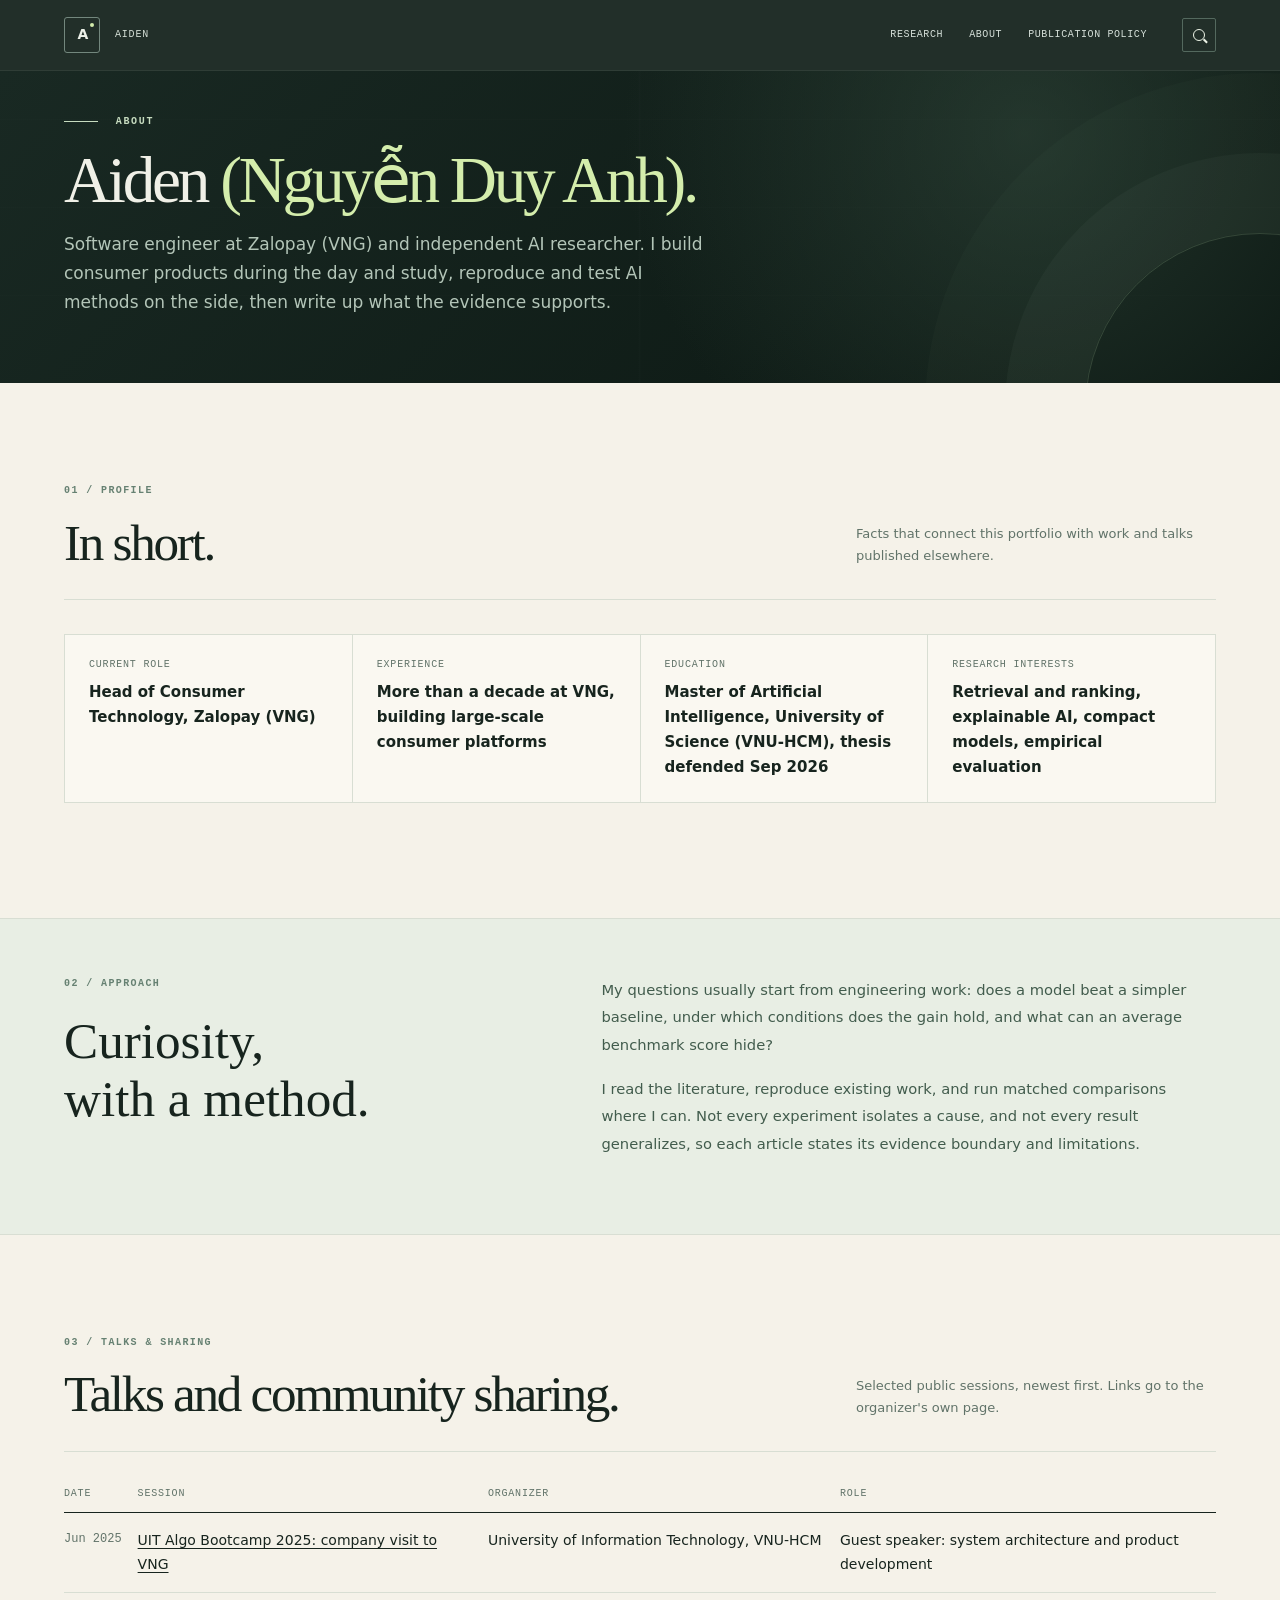
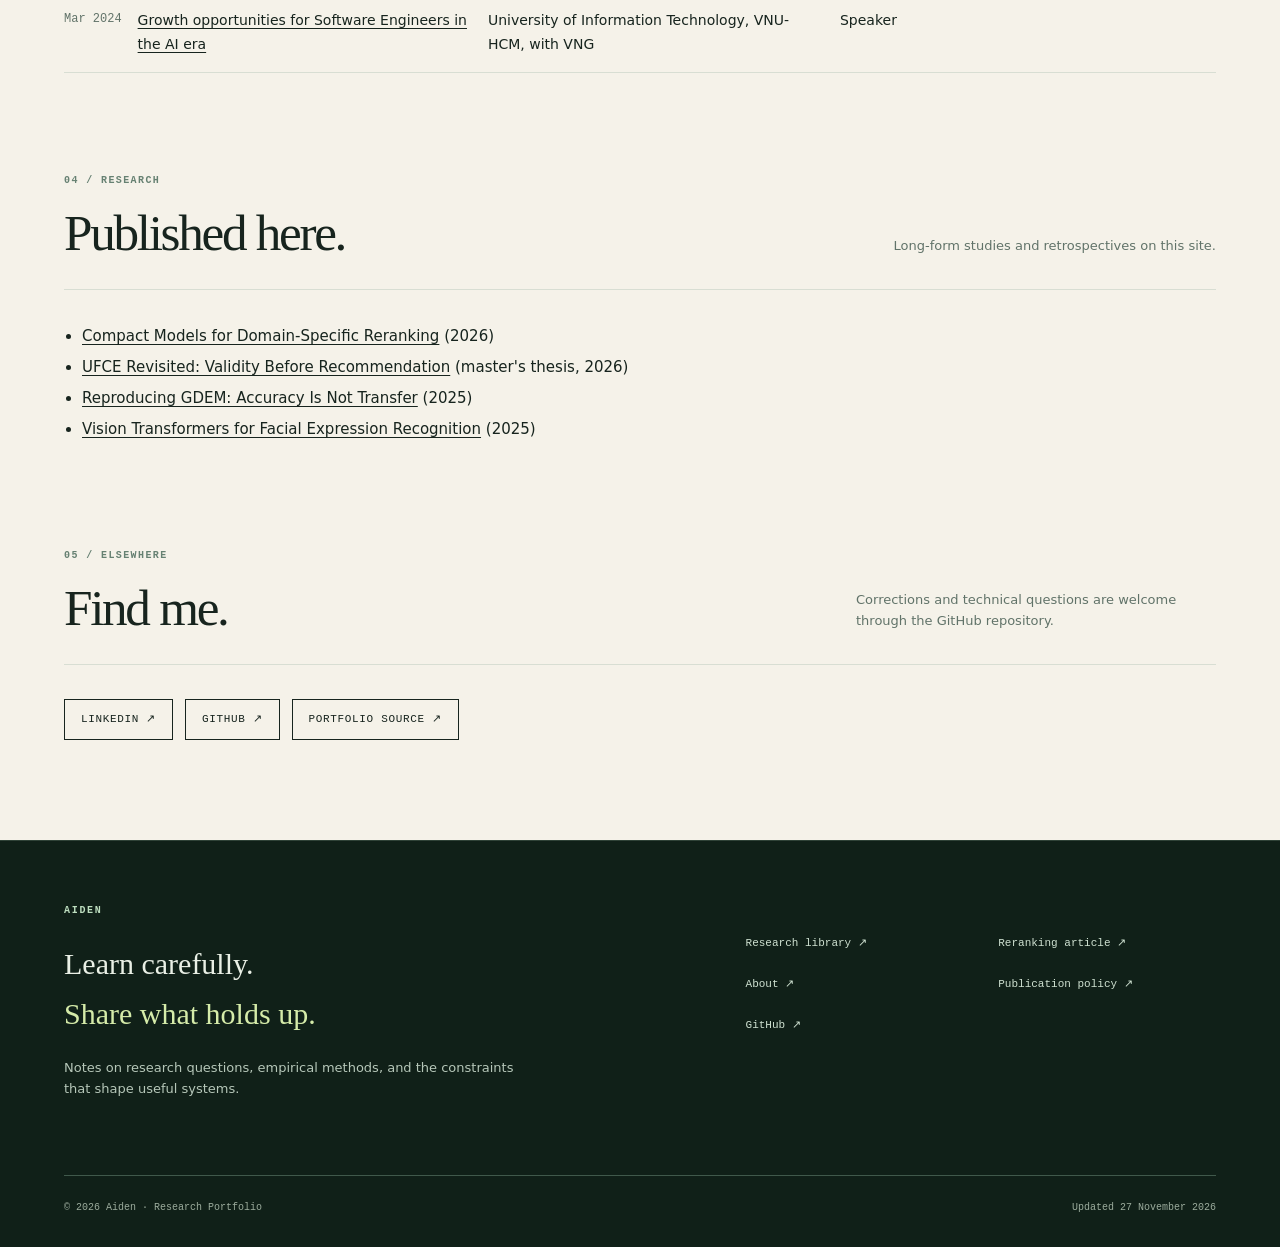
==== about/index.html @ c7ae6ba5 "Add About page, author identity and discovery improvements - New static About page (ProfilePage + Pe" ====
<!DOCTYPE html>
<html lang="en"><head><meta charset="utf-8"/><meta content="width=device-width, initial-scale=1" name="viewport"/>
<title>About Aiden (Nguyễn Duy Anh) | AI Research Portfolio</title>
<meta content="About Aiden (Nguyễn Duy Anh): software engineer at Zalopay (VNG) and independent AI researcher working on retrieval, explainable AI and empirical evaluation." name="description"/>
<meta content="Aiden" name="author"/><meta content="index,follow,max-image-preview:large" name="robots"/>
<link href="https://anhnd3.github.io/research-portfolio/about/" rel="canonical"/>
<link href="https://anhnd3.github.io/research-portfolio/feed.xml" rel="alternate" title="Aiden Research Portfolio" type="application/atom+xml"/>
<meta content="profile" property="og:type"/><meta content="About Aiden | Applied AI Research Portfolio" property="og:title"/><meta content="About Aiden (Nguyễn Duy Anh): software engineer at Zalopay (VNG) and independent AI researcher working on retrieval, explainable AI and empirical evaluation." property="og:description"/><meta content="https://anhnd3.github.io/research-portfolio/about/" property="og:url"/><meta content="Aiden Research Portfolio" property="og:site_name"/><meta content="https://anhnd3.github.io/research-portfolio/assets/research-reranking-og.png" property="og:image"/>
<meta content="summary_large_image" name="twitter:card"/>
<style>

:root{--paper:#f5f2e9;--cream:#faf8f1;--white:#fffefa;--ink:#17241e;--dark:#15221d;--darker:#0d1813;--sub:#617369;--line:#d8ded3;--leaf:#a9c6b2;--lime:#d4edac;--pale:#e5ebe1;--gold:#b58558;--terracotta:#a65b44;--blue:#355d69;--sans:Manrope,Inter,ui-sans-serif,system-ui,-apple-system,'Segoe UI',sans-serif;--serif:'DM Serif Display',Georgia,'Times New Roman',serif;--mono:'JetBrains Mono',ui-monospace,Menlo,Consolas,monospace;--measure:1120px}
*,*:before,*:after{box-sizing:border-box}html{scroll-behavior:smooth;scroll-padding-top:92px}body{margin:0;font-family:var(--sans);background:var(--paper);color:var(--ink);font-size:15px;line-height:1.67;-webkit-font-smoothing:antialiased}a{color:inherit;text-decoration:none}a:hover{text-decoration:none}button,input{font:inherit}button{cursor:pointer}button:disabled{cursor:not-allowed}::selection{background:#cfe1be;color:var(--ink)}.skip-link{position:fixed;left:12px;top:-80px;z-index:999;background:white;padding:12px 18px}.skip-link:focus{top:12px}a:focus-visible,button:focus-visible,input:focus-visible,[tabindex]:focus-visible{outline:3px solid #88c191;outline-offset:3px}.mono,.eyebrow,.status-pill,.meta,.measure-label,.tiny,.kicker{font-family:var(--mono)}
.site-header{position:sticky;z-index:80;top:0;background:#15221df0;color:#ecf0e8;backdrop-filter:blur(14px);border-bottom:1px solid #42534965}.header-wrap{max-width:1400px;margin:auto;padding:0 clamp(20px,4.7vw,70px);height:70px;display:flex;align-items:center;gap:18px}.mark{display:inline-flex;align-items:center;gap:15px;white-space:nowrap;font-family:var(--sans);font-weight:800;font-size:14px;letter-spacing:-.055em}.mark-symbol{width:36px;height:36px;border:1px solid #73877d;display:grid;place-items:center;border-radius:3px;font-weight:850;letter-spacing:-.12em;position:relative}.mark-symbol:after{content:'';position:absolute;right:5px;top:5px;background:var(--lime);width:4px;height:4px;border-radius:50%}.mark-name{font-family:var(--mono);font-size:10px;letter-spacing:.08em;font-weight:500;color:#d5dfd6}.header-nav{display:flex;align-items:center;gap:26px;margin-left:auto}.header-nav a{font-family:var(--mono);text-transform:uppercase;font-size:10px;font-weight:500;letter-spacing:.06em;color:#d6e0d9;transition:color .2s}.header-nav a:hover,.header-nav a[aria-current="page"]{color:var(--lime)}.header-actions{display:flex;gap:9px;align-items:center;margin-left:17px}.icon-btn{height:34px;width:34px;border:1px solid #54695e;color:#edf4e7;background:transparent;display:grid;place-items:center;border-radius:2px}.icon-btn:hover{background:#ffffff18}.menu-btn{display:none}.search-icon{display:block;width:12px;height:12px;border:1.6px solid currentColor;border-radius:50%;position:relative}.search-icon:after{content:'';width:5px;height:1.6px;background:currentColor;position:absolute;right:-4px;bottom:-2px;transform:rotate(45deg)}
.wrapper{max-width:1400px;margin:0 auto;padding-left:clamp(20px,4.7vw,70px);padding-right:clamp(20px,4.7vw,70px)}.eyebrow{font-size:10px;font-weight:600;letter-spacing:.17em;text-transform:uppercase}.eyebrow .eyeline{width:34px;height:1px;background:currentColor;display:inline-block;vertical-align:middle;margin-right:10px}.dark-hero{background:radial-gradient(circle at 80% 20%,#334a3d90 0,transparent 38%),linear-gradient(135deg,#192923,#0d1914 86%);color:#f0f0e7;position:relative;overflow:hidden}.dark-hero:before{content:'';position:absolute;inset:0;background:linear-gradient(90deg,transparent 49.8%,#ffffff04 50%,transparent 50.1%),repeating-linear-gradient(0deg,transparent 0 87px,#ffffff07 88px);opacity:.75;pointer-events:none}.dark-hero:after{content:'';position:absolute;width:350px;height:350px;right:-155px;bottom:-200px;border:1px solid #b9d8ac30;border-radius:50%;box-shadow:0 0 0 80px #c8daba09,0 0 0 160px #c8daba05;pointer-events:none}.serif{font-family:var(--serif);font-weight:400;letter-spacing:-.038em}.highlight{color:var(--lime)}.muted-dark{color:#b2c2b5}.kicker{font-size:10px;text-transform:uppercase;letter-spacing:.14em;font-weight:600;color:#668172}.section-pad{padding:100px 0}.section-intro{display:flex;align-items:end;justify-content:space-between;gap:40px;border-bottom:1px solid var(--line);padding-bottom:28px;margin-bottom:34px}.section-intro h2{font-family:var(--serif);font-weight:400;font-size:clamp(34px,4vw,56px);line-height:1.12;letter-spacing:-.045em;margin:14px 0 0}.section-intro p{max-width:360px;color:var(--sub);font-size:13px;margin:0 0 4px}.arrow-link{display:inline-flex;align-items:center;gap:12px;font-family:var(--mono);font-size:11px;letter-spacing:.025em;transition:gap .2s}.arrow-link:hover{gap:18px}.arrow-link span:last-child{font-size:22px;font-family:var(--sans);line-height:1}.outline-action{display:inline-flex;align-items:center;gap:12px;padding:13px 18px;border:1px solid #7d927f;border-radius:2px;font-family:var(--mono);font-size:11px;text-transform:uppercase;letter-spacing:.04em;transition:background .2s}.outline-action:hover{background:#e6f0db}.primary-action{background:var(--lime);color:#16241a;display:inline-flex;padding:14px 21px;border:1px solid var(--lime);align-items:center;gap:19px;font-family:var(--mono);font-size:11px;font-weight:600;letter-spacing:.02em}.primary-action:hover{background:#e5f6c6}.rule{border-top:1px solid var(--line)}.section-note{font-family:var(--mono);font-size:10px;color:#778b7c;letter-spacing:.06em;text-transform:uppercase}.card-light{background:var(--white);border:1px solid var(--line)}.card-dark{background:#1c3026;border:1px solid #526359a0}.tag{border:1px solid #bfcabc;border-radius:2px;padding:6px 9px;font-family:var(--mono);font-size:10px;letter-spacing:.01em;white-space:nowrap}.tag-dark{border-color:#657467;color:#e1e8dd}.foot{border-top:1px solid #4c625585;background:#102018;color:#e9efe5;padding:55px 0 30px}.foot-grid{display:grid;grid-template-columns:1.3fr 1fr;gap:70px;padding-bottom:62px}.foot h3{font-family:var(--serif);font-weight:400;font-size:30px;margin:18px 0}.foot p{color:#b6c7b9;font-size:13px;max-width:470px}.foot-nav{display:grid;grid-template-columns:1fr 1fr;gap:7px 35px;align-content:start;margin-top:30px}.foot-nav a{font-family:var(--mono);font-size:11px;color:#cfe1d1;padding:8px 0}.foot-nav a:hover{color:var(--lime)}.foot-bottom{border-top:1px solid #40594b;padding-top:24px;display:flex;justify-content:space-between;gap:15px;color:#9cac9d;font-family:var(--mono);font-size:10px}
.search-layer{position:fixed;z-index:200;inset:0;background:#0f1c16df;padding:10vh 20px;display:none;align-items:flex-start;justify-content:center;backdrop-filter:blur(5px)}.search-layer.open{display:flex}.search-panel{background:var(--cream);width:min(630px,100%);border:1px solid #c3d0c1;box-shadow:0 28px 80px #0007}.search-top{display:flex;justify-content:space-between;align-items:center;padding:23px 25px;border-bottom:1px solid var(--line)}.search-top strong{font-family:var(--mono);font-size:11px;letter-spacing:.13em;text-transform:uppercase}.close-search{font-size:21px;border:0;background:transparent}.search-input{display:block;margin:23px;width:calc(100% - 46px);padding:14px 15px;background:white;border:1px solid #bdcdbf;border-radius:2px;outline:0}.search-results{max-height:44vh;overflow:auto;padding:0 23px 24px}.search-results a{display:block;padding:13px 0;border-bottom:1px solid var(--line)}.search-results a:hover{color:#62875f}.search-results b{display:block;font-family:var(--serif);font-size:18px;font-weight:400}.search-results span{display:block;color:var(--sub);font-size:12px}.search-results p{color:var(--sub);font-size:13px}
.tabs{display:inline-flex;flex-wrap:wrap;border:1px solid var(--line);gap:2px;padding:3px;background:#e7eadf;border-radius:2px}.tabs button{border:0;background:transparent;padding:9px 13px;font-family:var(--mono);font-size:10px;color:var(--sub);border-radius:1px}.tabs button[aria-pressed="true"]{background:#21362a;color:#fff}.tabs button:hover:not([aria-pressed="true"]){background:#d6ded3}.mini-callout{border-left:2px solid #91aa84;padding:12px 20px;background:#e8eee3;color:#3f5f4a;font-size:13px}.tiny{font-size:10px;color:var(--sub)}
@media(max-width:950px){.header-nav{gap:14px}.header-nav a{font-size:10px}.foot-grid{gap:28px}}@media(max-width:680px){.site-header .header-wrap{height:62px}.mark-name{display:none}.menu-btn{display:grid}.header-nav{display:none;position:absolute;left:0;right:0;top:62px;background:var(--dark);margin:0;padding:20px 24px;flex-direction:column;align-items:flex-start;gap:20px;border-bottom:1px solid #435849}.header-nav.show{display:flex}.header-actions{margin-left:auto}.wrapper{padding-left:21px;padding-right:21px}.section-pad{padding:65px 0}.section-intro{display:block}.section-intro p{margin:18px 0 0}.foot-grid{grid-template-columns:1fr}.foot-bottom{flex-direction:column}.foot-nav{margin-top:5px}.section-intro h2{font-size:40px}}@media(prefers-reduced-motion:reduce){*,*:before,*:after{scroll-behavior:auto!important;animation:none!important;transition:none!important}}


.home-hero{min-height:640px}.home-grid{position:relative;display:grid;grid-template-columns:minmax(0,1.1fr) minmax(330px,.9fr);gap:75px;align-items:center;padding-top:92px;padding-bottom:100px}.hero-copy{position:relative;z-index:2}.home-hero .eyebrow{color:#c7dcc0}.home-hero h1{max-width:730px;font-family:var(--serif);font-size:clamp(55px,6.2vw,96px);font-weight:400;line-height:1.03;letter-spacing:-.05em;margin:28px 0 27px}.home-hero .lead{font-size:clamp(14px,1.3vw,17px);color:#b3c5b8;line-height:1.75;max-width:500px;margin-bottom:31px}.hero-ctas{display:flex;flex-wrap:wrap;align-items:center;gap:25px}.hero-right{min-width:0}.case-frame{background:#24382f9c;border:1px solid #526657;box-shadow:0 30px 65px #0003;padding:25px;position:relative;transform:rotate(.75deg)}.case-frame:before{content:'';position:absolute;left:-15px;top:-15px;width:31px;height:31px;border-top:1px solid #c9ddaa;border-left:1px solid #c9ddaa}.case-top{display:flex;justify-content:space-between;align-items:center;gap:10px;border-bottom:1px solid #82938756;padding-bottom:17px}.case-top span{font-family:var(--mono);font-size:10px;letter-spacing:.1em;color:#c7d8c8}.case-top b{font-family:var(--mono);font-size:10px;color:var(--lime);font-weight:500}.case-title{font-family:var(--serif);font-weight:400;font-size:clamp(27px,2.6vw,37px);line-height:1.18;margin:27px 0 24px;letter-spacing:-.025em}.mini-query{color:#b4c9b9;font-family:var(--mono);font-size:10px;text-transform:uppercase;letter-spacing:.1em;margin:24px 0 10px}.result-rows{display:grid;grid-template-columns:repeat(5,minmax(0,1fr));gap:7px}.result-rows .result{background:#d7e1d3;color:#26392c;padding:13px 0 11px;text-align:center;min-width:0}.result-rows .result.bad{background:#40574b;color:#c2d2c6}.result small{display:block;font-family:var(--mono);font-size:9px;opacity:.7;margin-bottom:6px}.result strong{font-family:var(--serif);font-size:32px;line-height:1}.result-label{display:flex;justify-content:space-between;margin:13px 0 3px;font-size:11px;color:#c7dbc9}.case-metrics{display:grid;grid-template-columns:repeat(3,1fr);gap:1px;background:#6476664d;margin-top:19px}.case-metrics>div{padding:13px 7px;background:#243a30}.case-metrics b{display:block;font-family:var(--serif);font-size:24px;font-weight:400;color:var(--lime)}.case-metrics span{display:block;font-family:var(--mono);font-size:8px;color:#b2c4b4;letter-spacing:.03em}.case-caption{margin-top:15px;color:#b0c6b0;font-size:11px}.hero-bottom{border-top:1px solid #47614d4f;position:relative;z-index:1}.hero-bottom .wrapper{display:grid;grid-template-columns:1.6fr 1fr 1fr 1fr;align-items:center}.hero-stamp,.hero-metric{padding:20px 10px;border-right:1px solid #48614e63}.hero-stamp{font-family:var(--mono);font-size:10px;letter-spacing:.07em;color:#b8cebd}.hero-metric strong{display:block;font-family:var(--serif);font-size:24px;font-weight:400;color:#dcedc6;line-height:1.1}.hero-metric span{font-family:var(--mono);font-size:9px;color:#a6bbad}.featured{padding-bottom:104px}.feature-layout{display:grid;grid-template-columns:1.1fr .9fr;min-height:460px;gap:0;border:1px solid var(--line);background:var(--white)}.feature-main{padding:clamp(28px,4vw,55px);display:flex;flex-direction:column;align-items:flex-start}.feature-main h3{font-family:var(--serif);font-weight:400;font-size:clamp(31px,3.7vw,51px);line-height:1.1;margin:23px 0 15px;letter-spacing:-.035em;max-width:580px}.feature-main p{color:#61756a;font-size:14px;max-width:525px}.feature-main .feature-bottom{display:flex;gap:9px;flex-wrap:wrap;margin:22px 0 auto}.feature-main .arrow-link{margin-top:26px;border-bottom:1px solid currentColor;padding-bottom:6px}.feature-art{display:flex;flex-direction:column;background:#dfe7db;overflow:hidden;padding:30px 28px;min-width:0}.art-header{display:flex;justify-content:space-between;align-items:center}.art-header .mono{font-size:10px;color:#526f58}.art-chart{display:flex;align-items:flex-end;gap:10px;flex:1;min-height:140px;padding:55px 7px 20px;border-bottom:1px solid #bacabb}.art-col{flex:1;height:175px;display:flex;flex-direction:column;justify-content:flex-end;align-items:center;gap:10px}.art-col .bar{width:100%;min-height:6px;background:#9ebea6;transition:height .25s;max-width:53px}.art-col:nth-child(3) .bar{background:#284f38}.art-col:nth-child(2) .bar{background:#80968a}.art-col small{font-family:var(--mono);font-size:10px;color:#5a7660}.art-annotation{padding:20px 0 4px}.art-annotation strong{display:block;font-family:var(--serif);font-size:26px;font-weight:400}.art-annotation p{font-size:12px;color:#637c68;max-width:360px;margin:6px 0}.library-list{border-top:1px solid #bcc9ba}.library-row{display:grid;grid-template-columns:62px 1.1fr 1fr 135px;gap:22px;border-bottom:1px solid #bcc9ba;padding:29px 5px;align-items:center}.library-num{font-family:var(--serif);font-size:28px;color:#79967e}.library-name{font-family:var(--serif);font-size:27px;line-height:1.15}.library-desc{font-size:12px;color:var(--sub)}.library-link{font-family:var(--mono);font-size:10px;text-align:right}.library-link:hover{color:#537a55}.quiet-grid{display:grid;grid-template-columns:1fr 1fr;gap:24px}.quiet-card{border:1px solid var(--line);padding:28px;background:var(--cream);min-height:260px;display:flex;flex-direction:column;align-items:start}.quiet-card h3{font-family:var(--serif);font-size:29px;line-height:1.15;font-weight:400;margin:17px 0 10px}.quiet-card p{font-size:13px;color:var(--sub);max-width:430px}.quiet-card .arrow-link{margin-top:auto}.about-rail{background:#e8eee4;border-top:1px solid var(--line);border-bottom:1px solid var(--line);margin-top:90px}.about-grid{display:grid;grid-template-columns:1fr 1fr;gap:110px;padding:80px 0}.about-grid h2{font-family:var(--serif);font-size:clamp(38px,4vw,56px);font-weight:400;line-height:1.13;margin:20px 0}.about-grid p{font-size:14px;color:#526d58}.policy-grid{display:grid;grid-template-columns:repeat(3,1fr);gap:22px}.policy-item{border-left:1px solid #bbccba;padding-left:23px}.policy-item h3{font-family:var(--serif);font-weight:400;font-size:24px;margin:3px 0 9px}.policy-item p{font-size:12px;color:var(--sub)}
@media(max-width:1070px){.home-grid{gap:35px}.home-hero h1{font-size:68px}.case-frame{padding:18px}.home-grid{grid-template-columns:1fr .9fr}.library-row{grid-template-columns:45px 1.3fr 1fr 75px}.library-name{font-size:23px}}@media(max-width:800px){.home-grid{grid-template-columns:1fr;padding-top:75px;padding-bottom:70px}.home-hero h1{font-size:clamp(49px,9vw,78px)}.hero-right{max-width:630px}.hero-bottom .wrapper{grid-template-columns:1fr 1fr}.hero-stamp{grid-column:span 2}.hero-metric{border-top:1px solid #47614d4f}.feature-layout{grid-template-columns:1fr}.feature-art{min-height:330px}.quiet-grid,.about-grid{grid-template-columns:1fr}.about-grid{gap:16px}.policy-grid{grid-template-columns:1fr}}@media(max-width:600px){.home-hero h1{font-size:clamp(45px,12vw,67px)}.home-grid{padding-top:65px}.hero-bottom .wrapper{grid-template-columns:repeat(2,minmax(0,1fr))}.hero-metric:nth-last-child(1){grid-column:span 2}.library-row{grid-template-columns:32px 1fr 30px;gap:13px}.library-desc{grid-column:2/3;grid-row:2}.library-link{grid-column:3/4;grid-row:1}.library-name{font-size:23px}.quiet-card{padding:22px}.case-title{font-size:28px}.result strong{font-size:26px}.feature-main h3{font-size:37px}}


/* Compact homepage v2: the landing page introduces research areas, not one publication's metrics. */
.home-hero{min-height:0}
.home-grid{grid-template-columns:minmax(0,1.42fr) minmax(280px,.58fr);gap:70px;padding-top:66px;padding-bottom:72px;align-items:center}
.home-hero h1{font-size:clamp(46px,4.55vw,70px);max-width:810px;line-height:1.07;margin:20px 0 15px}
.home-hero .lead{max-width:640px;margin:0 0 23px;font-size:14px;line-height:1.7}
.hero-topics{border-left:1px solid #566a5966;padding:9px 0 8px 29px;max-width:365px}
.hero-topics .focus-label{font-size:9px;color:#aac4aa;letter-spacing:.08em}
.topic-row{padding:14px 0;display:grid;grid-template-columns:20px 1fr 12px;gap:12px;align-items:center;border-bottom:1px solid #6f876f33}
.topic-row:first-of-type{margin-top:8px}
.topic-row .mono{font-size:10px;color:#98b29a}
.topic-row strong{font-size:13px;color:#e7efdf;font-weight:600;line-height:1.3}
.topic-row>span:last-child{font-family:var(--mono);font-size:12px;color:#9ab39b}
.hero-topics p{font-size:10px;color:#b1c7b5;line-height:1.6;margin:15px 0 0}
#research{padding-top:68px;padding-bottom:76px}
#research .section-intro{margin-bottom:18px}
.publication-entry{display:grid;grid-template-columns:145px minmax(0,1fr) 125px;gap:28px;align-items:center;padding:27px 22px;background:var(--cream);border:1px solid var(--line);transition:background .2s,border-color .2s}
.publication-entry:hover{background:#ebf0e7;border-color:#aebfac}
.publication-index{color:#6d8c73;font-size:10px;line-height:1.6;align-self:start;padding-top:12px}
.publication-main h3{font-family:var(--serif);font-size:clamp(25px,2.65vw,35px);font-weight:400;line-height:1.19;letter-spacing:-.028em;margin:0}
.publication-main p{color:#5f7364;font-size:12px;max-width:690px;line-height:1.65;margin:12px 0}
.publication-tags{display:flex;gap:6px;flex-wrap:wrap;margin-top:13px}
.publication-tags .tag{font-size:9px;padding:5px 7px}
.publication-cta{justify-self:end;font-size:10px;font-weight:600;color:#2f6543;white-space:nowrap}
.publication-cta span{margin-left:8px}
.publication-note{margin:14px 0 0}
#notes{padding-bottom:69px!important}
#notes .quiet-card{min-height:205px}
.about-rail{margin-top:0}
.about-grid{padding-top:57px;padding-bottom:60px}
#policy{padding-top:65px;padding-bottom:70px}
@media(max-width:980px){.home-grid{gap:35px;grid-template-columns:1.1fr .9fr}.publication-entry{grid-template-columns:115px minmax(0,1fr);gap:20px}.publication-cta{grid-column:2;justify-self:start}}
@media(max-width:720px){.hero-topics{display:none}.home-grid{grid-template-columns:1fr;gap:0;padding-top:40px;padding-bottom:46px}.home-hero h1{font-size:clamp(43px,8vw,57px)}.hero-topics{max-width:none;padding-left:20px}.publication-entry{grid-template-columns:1fr;gap:10px;padding:23px 20px}.publication-index{padding-top:0}.publication-cta{grid-column:1;justify-self:start}.publication-main h3{font-size:31px}#research{padding-top:51px;padding-bottom:57px}}


/* v3: breadth-first personal research archive, no hero tied to one publication. */
.home-hero{min-height:0!important}
.home-grid{display:block!important;padding:35px 0 39px!important}
.home-grid>.hero-copy{max-width:1050px}
.home-hero h1{font-size:clamp(43px,4.8vw,68px)!important;line-height:1.08!important;margin:14px 0 15px!important;max-width:890px}
.home-hero .lead{max-width:780px!important;font-size:clamp(14px,1.35vw,17px)!important;margin-bottom:20px!important}
.hero-secondary{font-family:var(--mono);font-size:11px;color:#dce8d4;text-decoration:none}
.hero-fields{font-size:10px;letter-spacing:.06em;color:#91ad97;border-top:1px solid #6b846753;margin-top:20px;padding-top:15px;line-height:2.2}
.hero-fields span{margin:0 7px;color:#bfd7af}
#research{padding-top:64px;padding-bottom:64px}
#research .section-intro{margin-bottom:25px}
.library-group{margin:0 0 27px}
.library-grouphead{display:flex;justify-content:space-between;gap:12px;align-items:center;color:#63806a;border-bottom:1px solid #bdc5b8;padding-bottom:10px;margin:7px 0 14px}
.library-grouphead .mono{font-size:10px;letter-spacing:.13em}
.library-grouphead>span:last-child{font-family:var(--mono);font-size:10px;color:#77907a}
.archive-entry{display:grid;grid-template-columns:145px minmax(0,1fr) 140px;gap:28px;align-items:center;padding:21px 22px;border-bottom:1px solid #d5d9cd;background:#f8f7f1}
.archive-entry:first-of-type{border-top:1px solid #d5d9cd}
.archive-entry .publication-index{align-self:start;padding-top:7px}
.archive-entry .publication-main h3{font-size:clamp(20px,2vw,27px);line-height:1.22}
.archive-entry .publication-main p{margin:8px 0;font-size:12px;line-height:1.65}
.archive-entry .publication-tags{margin-top:9px}
.status-pill{justify-self:end;align-self:start;padding-top:8px;font-family:var(--mono);font-size:9px;letter-spacing:.04em;color:#6c826f;text-align:right;line-height:1.6}
#notes{padding:12px 0 69px!important}
.notes-intro{border:1px solid #d6dacd;padding:22px 26px;display:grid;grid-template-columns:minmax(210px,.45fr) minmax(0,1fr);gap:35px;background:#f7f8f1;align-items:center}
.notes-intro .mono{font-size:10px;letter-spacing:.12em;color:#64856d}
.notes-intro h3{font-family:var(--serif);font-size:clamp(21px,2vw,28px);font-weight:400;margin:7px 0}
.notes-intro p{font-size:13px;line-height:1.73;color:#566a5c;margin:0;max-width:none}
@media(max-width:980px){.archive-entry{grid-template-columns:115px minmax(0,1fr);gap:18px}.status-pill{grid-column:2;justify-self:start;padding:0}.home-grid{padding-top:35px!important;padding-bottom:38px!important}}
@media(max-width:720px){.home-grid{padding:30px 0 38px!important}.hero-fields{font-size:9px}.hero-fields span{margin:0 3px}.archive-entry{grid-template-columns:1fr;gap:6px;padding:19px}.archive-entry .publication-index{padding:0}.archive-entry .status-pill{grid-column:1}.notes-intro{grid-template-columns:1fr;gap:12px;padding:20px}#research{padding:47px 0}#notes{padding-bottom:48px!important}}


/* Homepage-only, publication-first refinement; no new visual system. */
.home-grid{padding-top:43px!important;padding-bottom:46px!important}
.home-hero h1{max-width:810px!important;font-size:clamp(42px,5.1vw,66px)!important}
.home-hero .lead{max-width:650px!important}
#research{padding-bottom:75px!important}
#about .about-grid{padding-top:54px;padding-bottom:60px}
@media(max-width:680px){.home-grid{padding-top:36px!important;padding-bottom:41px!important}}

/* v4 design-system alignment: a predictable reading gutter on every section. */
:root{--page-gutter:clamp(24px,5vw,80px);--reading-measure:72ch}
html,body{max-width:100%;overflow-x:clip}
.wrapper,.header-wrap{padding-left:var(--page-gutter)!important;padding-right:var(--page-gutter)!important}
.home-grid{padding-left:var(--page-gutter)!important;padding-right:var(--page-gutter)!important}
.about-grid{padding-left:var(--page-gutter)!important;padding-right:var(--page-gutter)!important}
.section-intro,.publication-entry,.about-grid,.policy-grid{min-width:0}
.about-grid{grid-template-columns:minmax(250px,.85fr) minmax(0,1.15fr);gap:clamp(36px,6.5vw,100px);align-items:start}
.about-grid > div:last-child{max-width:675px}
.about-grid p{font-size:clamp(14px,1.15vw,15px);line-height:1.88;margin:0 0 16px;color:#425c4d;max-width:var(--reading-measure)}
.about-grid .arrow-link{display:inline-flex;margin-top:8px;color:#275e3b;font-weight:650}
.about-grid h2{max-width:370px}
@media(max-width:860px){.about-grid{grid-template-columns:1fr;gap:12px}.about-grid h2{max-width:none}}
@media(max-width:680px){:root{--page-gutter:24px}.section-intro h2{line-height:1.12}.publication-entry{min-width:0}.publication-main h3{overflow-wrap:break-word}.about-grid{padding-top:45px!important;padding-bottom:48px!important}.about-grid p{font-size:14px;line-height:1.85}}
@media(max-width:360px){:root{--page-gutter:20px}}

/* Shared Aiden back-to-top action: hidden on first screen, accessible after scroll. */
.back-to-top{position:fixed;right:clamp(18px,3vw,36px);bottom:clamp(18px,3vw,30px);z-index:110;display:inline-flex;align-items:center;justify-content:center;gap:9px;height:46px;min-width:87px;padding:0 16px;border:1px solid #abc3a8;border-radius:4px;background:#f8f5e8;color:#183a29;box-shadow:0 7px 25px rgba(5,26,15,.20);font:750 11px/1 var(--mono,ui-monospace,monospace);letter-spacing:.06em;cursor:pointer;opacity:0;visibility:hidden;pointer-events:none;transform:translateY(12px);transition:opacity .19s ease,transform .19s ease,background .19s ease,visibility .19s}
.back-to-top.is-visible{opacity:1;visibility:visible;pointer-events:auto;transform:none}.back-to-top:hover{background:#e2edce;border-color:#80a680;color:#102a1d}.back-to-top:focus-visible{outline:3px solid #a4d3a0;outline-offset:3px}.back-to-top-arrow{font-family:Arial,sans-serif;font-size:19px;line-height:1;letter-spacing:0}
@media(max-width:540px){.back-to-top{right:18px;bottom:18px;min-width:76px;height:44px;padding:0 12px}}
@media(prefers-reduced-motion:reduce){.back-to-top{transition:none}}


/* Research index / reverse-chronological year groups.
   No empty year placeholders. Add studies within their research year as published. */
.research-index{margin-top:25px}
.research-index-top{display:flex;justify-content:space-between;gap:16px;color:#6c8370;font-size:10px;letter-spacing:.13em;border-bottom:1px solid #afc2b2;padding:0 0 14px}
.research-year{margin:0;display:grid;grid-template-columns:minmax(145px,18%) minmax(0,1fr);gap:26px;padding-top:31px}
.research-year+.research-year{margin-top:33px;border-top:1px solid #c6d2c4}
.research-year-head{display:flex;flex-direction:column;align-items:flex-start;gap:12px;padding-top:3px}
.research-year-head h3{font:400 clamp(34px,4.25vw,54px)/1 var(--serif);letter-spacing:-.045em;color:#264b35;margin:0}
.research-year-count{font-size:10px;letter-spacing:.12em;color:#66826c}
.research-year-items{min-width:0}
.research-year .publication-entry{display:grid;grid-template-columns:minmax(100px,145px) minmax(0,1fr) minmax(100px,116px);column-gap:20px;row-gap:12px;align-items:start;padding:20px 14px 23px;margin:0;background:transparent;border:0;border-bottom:1px solid #d0d9ce;transition:background .18s ease}
.research-year .publication-entry:first-child{border-top:1px solid #d0d9ce}
.research-year .publication-entry:hover{background:#eaf0e6}
.research-year .publication-index{align-self:start;padding-top:7px;font-size:9px;line-height:1.8;letter-spacing:.035em;color:#657b6a}
.research-year .publication-main h4{font:400 clamp(22px,2.1vw,29px)/1.22 var(--serif);letter-spacing:-.02em;color:#1b2f22;overflow-wrap:break-word;margin:0}
.research-year .publication-main p{color:#50695a;font-size:12px;line-height:1.72;margin:9px 0 0;max-width:69ch}
.research-year .publication-tags{display:flex;flex-wrap:wrap;gap:6px;margin-top:12px}
.research-year .publication-tags .tag{font-size:9px;line-height:1.35;padding:4px 7px}
.research-year .publication-cta{justify-self:end;align-self:center;font-size:10px;font-weight:650;color:#296542;white-space:nowrap}
@media(max-width:1100px){.research-year{grid-template-columns:115px minmax(0,1fr);gap:18px}.research-year .publication-entry{grid-template-columns:120px minmax(0,1fr);column-gap:16px}.research-year .publication-cta{grid-column:2;justify-self:start;align-self:start}}
@media(max-width:710px){.research-index-top{font-size:9px}.research-year{display:block;padding-top:24px}.research-year+.research-year{margin-top:27px}.research-year-head{flex-direction:row;justify-content:space-between;align-items:baseline;margin:0 0 13px}.research-year-head h3{font-size:41px}.research-year .publication-entry{grid-template-columns:1fr;gap:7px;padding:19px 12px 20px}.research-year .publication-index{padding-top:0}.research-year .publication-main h4{font-size:clamp(24px,7vw,30px)}.research-year .publication-cta{grid-column:1;margin-top:3px}.research-year .publication-tags .tag{font-size:8.5px}}
@media(prefers-reduced-motion:reduce){.research-year .publication-entry{transition:none}}
</style>
<style>
.about-hero .lead{max-width:760px}
.profile-facts{display:grid;grid-template-columns:repeat(auto-fit,minmax(220px,1fr));gap:1px;background:var(--line);border:1px solid var(--line);margin-top:8px}
.profile-facts div{background:var(--cream);padding:22px 24px}
.profile-facts dt{font-family:var(--mono);font-size:10px;letter-spacing:.08em;text-transform:uppercase;color:var(--sub);margin-bottom:6px}
.profile-facts dd{margin:0;font-weight:600}
.talks{width:100%;border-collapse:collapse;font-size:14px}
.talks th{font-family:var(--mono);font-size:10px;letter-spacing:.08em;text-transform:uppercase;color:var(--sub);text-align:left;font-weight:500;padding:0 16px 10px 0;border-bottom:1px solid var(--ink)}
.talks td{padding:16px 16px 16px 0;border-bottom:1px solid var(--line);vertical-align:top}
.talks td:first-child{font-family:var(--mono);font-size:12px;white-space:nowrap;color:var(--sub)}
.talks a{text-decoration:underline;text-underline-offset:3px}
.elsewhere{display:flex;flex-wrap:wrap;gap:12px;margin-top:6px}
.elsewhere a{border:1px solid var(--ink);padding:10px 16px;font-family:var(--mono);font-size:11px;letter-spacing:.06em;text-transform:uppercase}
.elsewhere a:hover{background:var(--ink);color:var(--paper)}
.about-list{margin:0;padding-left:18px}.about-list li{margin:6px 0}.about-list a{text-decoration:underline;text-underline-offset:3px}
@media(max-width:720px){.talks thead{display:none}.talks td{display:block;padding:4px 0;border:0}.talks tr{display:block;padding:14px 0;border-bottom:1px solid var(--line)}}
</style>
<script type="application/ld+json">{"@context":"https://schema.org","@graph":[{"@type":"ProfilePage","@id":"https://anhnd3.github.io/research-portfolio/about/","url":"https://anhnd3.github.io/research-portfolio/about/","name":"About Aiden (Nguyễn Duy Anh)","inLanguage":"en","dateModified":"2026-11-27","isPartOf":{"@id":"https://anhnd3.github.io/research-portfolio/#website"},"mainEntity":{"@id":"https://anhnd3.github.io/research-portfolio/about/#person"}},{"@type":"Person","@id":"https://anhnd3.github.io/research-portfolio/about/#person","name":"Aiden","alternateName":["Nguyễn Duy Anh","Nguyen Duy Anh"],"url":"https://anhnd3.github.io/research-portfolio/about/","jobTitle":"Head of Consumer Technology","worksFor":{"@type":"Organization","name":"Zalopay","url":"https://zalopay.vn/","parentOrganization":{"@type":"Organization","name":"VNG Corporation","url":"https://vng.com.vn/"}},"alumniOf":{"@type":"CollegeOrUniversity","name":"University of Science, Vietnam National University Ho Chi Minh City","url":"https://hcmus.edu.vn/"},"hasCredential":{"@type":"EducationalOccupationalCredential","credentialCategory":"degree","name":"Master of Artificial Intelligence"},"knowsAbout":["Information retrieval","Learning to rank","Explainable AI","Counterfactual explanations","Graph machine learning","Computer vision","Software engineering"],"sameAs":["https://www.linkedin.com/in/anhnd8/","https://github.com/anhnd3"],"subjectOf":[{"@type":"Event","name":"Growth opportunities for Software Engineers in the AI era","startDate":"2024-03-27","organizer":{"@type":"CollegeOrUniversity","name":"University of Information Technology, VNU-HCM"},"url":"https://en.uit.edu.vn/article/seminar-vng-growth-opportunities-software-engineers-ai-era"},{"@type":"Event","name":"UIT Algo Bootcamp 2025 company visit to VNG","startDate":"2025-06","organizer":{"@type":"CollegeOrUniversity","name":"University of Information Technology, VNU-HCM"},"url":"https://www.uit.edu.vn/bai-viet/uit-algo-bootcamp-2025-tham-quan-doanh-nghiep-vng-corporation-kham-pha-he-sinh-thai-cong-nghe-lon-tai-viet-nam"}]},{"@type":"BreadcrumbList","itemListElement":[{"@type":"ListItem","position":1,"name":"Research Portfolio","item":"https://anhnd3.github.io/research-portfolio/"},{"@type":"ListItem","position":2,"name":"About","item":"https://anhnd3.github.io/research-portfolio/about/"}]}]}</script>
</head><body>
<a class="skip-link" href="#main">Skip to content</a>
<header class="site-header"><div class="header-wrap"><a aria-label="Aiden Research Portfolio home" class="mark" href="/research-portfolio/"><span class="mark-symbol">A</span><span class="mark-name">AIDEN</span></a><nav aria-label="Primary navigation" class="header-nav" id="nav"><a data-nav="research" href="/research-portfolio/#research">Research</a><a data-nav="about" href="/research-portfolio/about/">About</a><a data-nav="policy" href="/research-portfolio/#policy">Publication policy</a></nav><div class="header-actions"><button aria-label="Search site" class="icon-btn" id="openSearch" title="Search (/)" type="button"><i aria-hidden="true" class="search-icon"></i></button><button aria-controls="nav" aria-expanded="false" aria-label="Toggle menu" class="icon-btn menu-btn" id="menuBtn" type="button"><span aria-hidden="true">☰</span></button></div></div></header>
<div aria-labelledby="searchTitle" aria-modal="true" class="search-layer" id="searchLayer" role="dialog"><div class="search-panel"><div class="search-top"><strong id="searchTitle">Search portfolio</strong><button aria-label="Close search" class="close-search" id="closeSearch" type="button">×</button></div><label class="sr-only" for="siteSearch" style="position:absolute;clip:rect(0,0,0,0)">Search articles and pages</label><input autocomplete="off" class="search-input" id="siteSearch" placeholder="Search papers, metrics or sections…" type="search"/><div aria-live="polite" class="search-results" id="searchResults"></div></div></div>
<main id="main">
<section class="dark-hero home-hero about-hero"><div class="wrapper home-grid">
<div class="hero-copy">
<div class="eyebrow"><span class="eyeline"></span> ABOUT</div>
<h1>Aiden <span class="highlight">(Nguyễn Duy Anh).</span></h1>
<p class="lead">Software engineer at Zalopay (VNG) and independent AI researcher. I build consumer products during the day and study, reproduce and test AI methods on the side, then write up what the evidence supports.</p>
</div></div></section>

<section class="wrapper section-pad">
  <div class="section-intro"><div><div class="kicker">01 / PROFILE</div><h2>In short.</h2></div>
  <p>Facts that connect this portfolio with work and talks published elsewhere.</p></div>
  <dl class="profile-facts">
    <div><dt>Current role</dt><dd>Head of Consumer Technology, Zalopay (VNG)</dd></div>
    <div><dt>Experience</dt><dd>More than a decade at VNG, building large-scale consumer platforms</dd></div>
    <div><dt>Education</dt><dd>Master of Artificial Intelligence, University of Science (VNU-HCM), thesis defended Sep 2026</dd></div>
    <div><dt>Research interests</dt><dd>Retrieval and ranking, explainable AI, compact models, empirical evaluation</dd></div>
  </dl>
</section>

<section class="about-rail"><div class="wrapper about-grid"><div><div class="kicker">02 / APPROACH</div><h2>Curiosity, <br/>with a method.</h2></div><div>
<p>My questions usually start from engineering work: does a model beat a simpler baseline, under which conditions does the gain hold, and what can an average benchmark score hide?</p>
<p>I read the literature, reproduce existing work, and run matched comparisons where I can. Not every experiment isolates a cause, and not every result generalizes, so each article states its evidence boundary and limitations.</p>
</div></div></section>

<section class="wrapper section-pad" id="talks">
  <div class="section-intro"><div><div class="kicker">03 / TALKS &amp; SHARING</div><h2>Talks and community sharing.</h2></div>
  <p>Selected public sessions, newest first. Links go to the organizer's own page.</p></div>
  <table class="talks">
    <thead><tr><th scope="col">Date</th><th scope="col">Session</th><th scope="col">Organizer</th><th scope="col">Role</th></tr></thead>
    <tbody>
      <tr><td>Jun 2025</td><td><a href="https://www.uit.edu.vn/bai-viet/uit-algo-bootcamp-2025-tham-quan-doanh-nghiep-vng-corporation-kham-pha-he-sinh-thai-cong-nghe-lon-tai-viet-nam" rel="noopener" target="_blank">UIT Algo Bootcamp 2025: company visit to VNG</a></td><td>University of Information Technology, VNU-HCM</td><td>Guest speaker: system architecture and product development</td></tr>
      <tr><td>Mar 2024</td><td><a href="https://en.uit.edu.vn/article/seminar-vng-growth-opportunities-software-engineers-ai-era" rel="noopener" target="_blank">Growth opportunities for Software Engineers in the AI era</a></td><td>University of Information Technology, VNU-HCM, with VNG</td><td>Speaker</td></tr>
      <!-- DRAFT: add other 2022–2026 talks here (date, title + link, organizer, role). -->
    </tbody>
  </table>
</section>

<section class="wrapper section-pad" style="padding-top:0">
  <div class="section-intro"><div><div class="kicker">04 / RESEARCH</div><h2>Published here.</h2></div><p>Long-form studies and retrospectives on this site.</p></div>
  <ul class="about-list">
    <li><a href="https://anhnd3.github.io/research-portfolio/articles/compact-domain-reranking/">Compact Models for Domain-Specific Reranking</a> (2026)</li>
    <li><a href="https://anhnd3.github.io/research-portfolio/articles/verified-counterfactual-explanations-ufce-ff/">UFCE Revisited: Validity Before Recommendation</a> (master's thesis, 2026)</li>
    <li><a href="https://anhnd3.github.io/research-portfolio/articles/gdem-graph-distillation-reproduction/">Reproducing GDEM: Accuracy Is Not Transfer</a> (2025)</li>
    <li><a href="https://anhnd3.github.io/research-portfolio/articles/vision-transformers-facial-expression-recognition/">Vision Transformers for Facial Expression Recognition</a> (2025)</li>
  </ul>
</section>

<section class="wrapper section-pad" style="padding-top:0">
  <div class="section-intro"><div><div class="kicker">05 / ELSEWHERE</div><h2>Find me.</h2></div><p>Corrections and technical questions are welcome through the GitHub repository.</p></div>
  <div class="elsewhere">
    <a href="https://www.linkedin.com/in/anhnd8/" rel="me noopener" target="_blank">LinkedIn ↗</a>
    <a href="https://github.com/anhnd3" rel="me noopener" target="_blank">GitHub ↗</a>
    <a href="https://github.com/anhnd3/research-portfolio" rel="noopener" target="_blank">Portfolio source ↗</a>
  </div>
</section>
</main>
<footer class="foot"><div class="wrapper"><div class="foot-grid"><div><span class="eyebrow" style="color:#bddebf">AIDEN</span><h3>Learn carefully.<br/><em style="color:#d5eba9;font-style:normal">Share what holds up.</em></h3><p>Notes on research questions, empirical methods, and the constraints that shape useful systems.</p></div><div class="foot-nav"><a href="/research-portfolio/#research">Research library ↗</a><a href="https://anhnd3.github.io/research-portfolio/articles/compact-domain-reranking/">Reranking article ↗</a><a href="/research-portfolio/about/">About ↗</a><a href="/research-portfolio/#policy">Publication policy ↗</a><a href="https://github.com/anhnd3/research-portfolio" rel="noopener noreferrer" target="_blank">GitHub ↗</a></div></div><div class="foot-bottom"><span>© 2026 Aiden · Research Portfolio</span><span>Updated 27 November 2026</span></div></div></footer>
<script>
const $=(q,root=document)=>root.querySelector(q), $$=(q,root=document)=>Array.from(root.querySelectorAll(q));
const menu=$('#menuBtn'); if(menu){menu.addEventListener('click',()=>{let x=$('#nav');let show=x.classList.toggle('show');menu.setAttribute('aria-expanded',show?'true':'false');});$$('#nav a').forEach(a=>a.addEventListener('click',()=>{$('#nav').classList.remove('show');menu.setAttribute('aria-expanded','false')}))}
let savedFocus=null;const layer=$('#searchLayer'),inp=$('#siteSearch');const entries=[
{title:'Research',description:'Published research articles',href:'/research-portfolio/#research'},
{title:'Compact Models for Domain-Specific Reranking',description:'E5 + Laya, Qwen/Prism, learning-to-rank objectives and multi-label recovery',href:'https://anhnd3.github.io/research-portfolio/articles/compact-domain-reranking/'},
{title:'UFCE Revisited: Validity Before Recommendation',description:'Sep 2026 thesis, counterfactual explanations, UFCE-FF validity, user feedback, multiclass and MI scaling',href:'https://anhnd3.github.io/research-portfolio/articles/verified-counterfactual-explanations-ufce-ff/'},
{title:'Reproducing GDEM: Accuracy Is Not Transfer',description:'Graph Fourier, eigenbasis matching, graph distillation and cross-GNN transfer',href:'https://anhnd3.github.io/research-portfolio/articles/gdem-graph-distillation-reproduction/'},
{title:'Vision Transformers for Facial Expression Recognition',description:'FER-2013, compact CNN-ViT, accuracy and latency',href:'https://anhnd3.github.io/research-portfolio/articles/vision-transformers-facial-expression-recognition/'},


{title:'About Aiden',description:'A short introduction',href:'/research-portfolio/about/'},
{title:'Publication policy',description:'Evidence and corrections',href:'/research-portfolio/#policy'}];
function renderSearch(){let q=inp.value.toLowerCase().trim();let filtered=entries.filter(e=>(e.title+' '+e.description).toLowerCase().includes(q));$('#searchResults').innerHTML=filtered.length?filtered.map(e=>`<a href="${e.href}"><b>${e.title}</b><span>${e.description}</span></a>`).join(''):'<p>No matching sections. Try “reranking”, “research” or “evidence”.</p>';}
function toggleSearch(open){if(!layer)return;if(open){savedFocus=document.activeElement;layer.classList.add('open');inp.value='';renderSearch();setTimeout(()=>inp.focus(),10)}else{layer.classList.remove('open');savedFocus?.focus()}}
$('#openSearch')?.addEventListener('click',()=>toggleSearch(true));$('#closeSearch')?.addEventListener('click',()=>toggleSearch(false));layer?.addEventListener('click',e=>{if(e.target===layer)toggleSearch(false)});inp?.addEventListener('input',renderSearch);document.addEventListener('keydown',e=>{if(e.key==='Escape'&&layer?.classList.contains('open'))toggleSearch(false);if(e.key==='/'&&document.activeElement?.tagName!=='INPUT'&&!layer?.classList.contains('open')){e.preventDefault();toggleSearch(true)}})

</script><!-- Shared Aiden navigation: persistent back-to-top control -->
<button class="back-to-top" type="button" aria-label="Back to top" title="Back to top" tabindex="-1" aria-hidden="true"><span aria-hidden="true" class="back-to-top-arrow">↑</span><span aria-hidden="true">Top</span></button>
<script>
/* Back-to-top behavior is intentionally independent of the page's other scripts. */
(()=>{const button=document.querySelector('.back-to-top');if(!button)return;
const reduceMotion=window.matchMedia('(prefers-reduced-motion: reduce)');
const update=()=>{const visible=window.scrollY>Math.max(440,window.innerHeight*.55);button.classList.toggle('is-visible',visible);button.tabIndex=visible?0:-1;button.setAttribute('aria-hidden',String(!visible));};
button.addEventListener('click',()=>window.scrollTo({top:0,behavior:reduceMotion.matches?'auto':'smooth'}));
window.addEventListener('scroll',update,{passive:true});update();})();
</script>
</body></html>
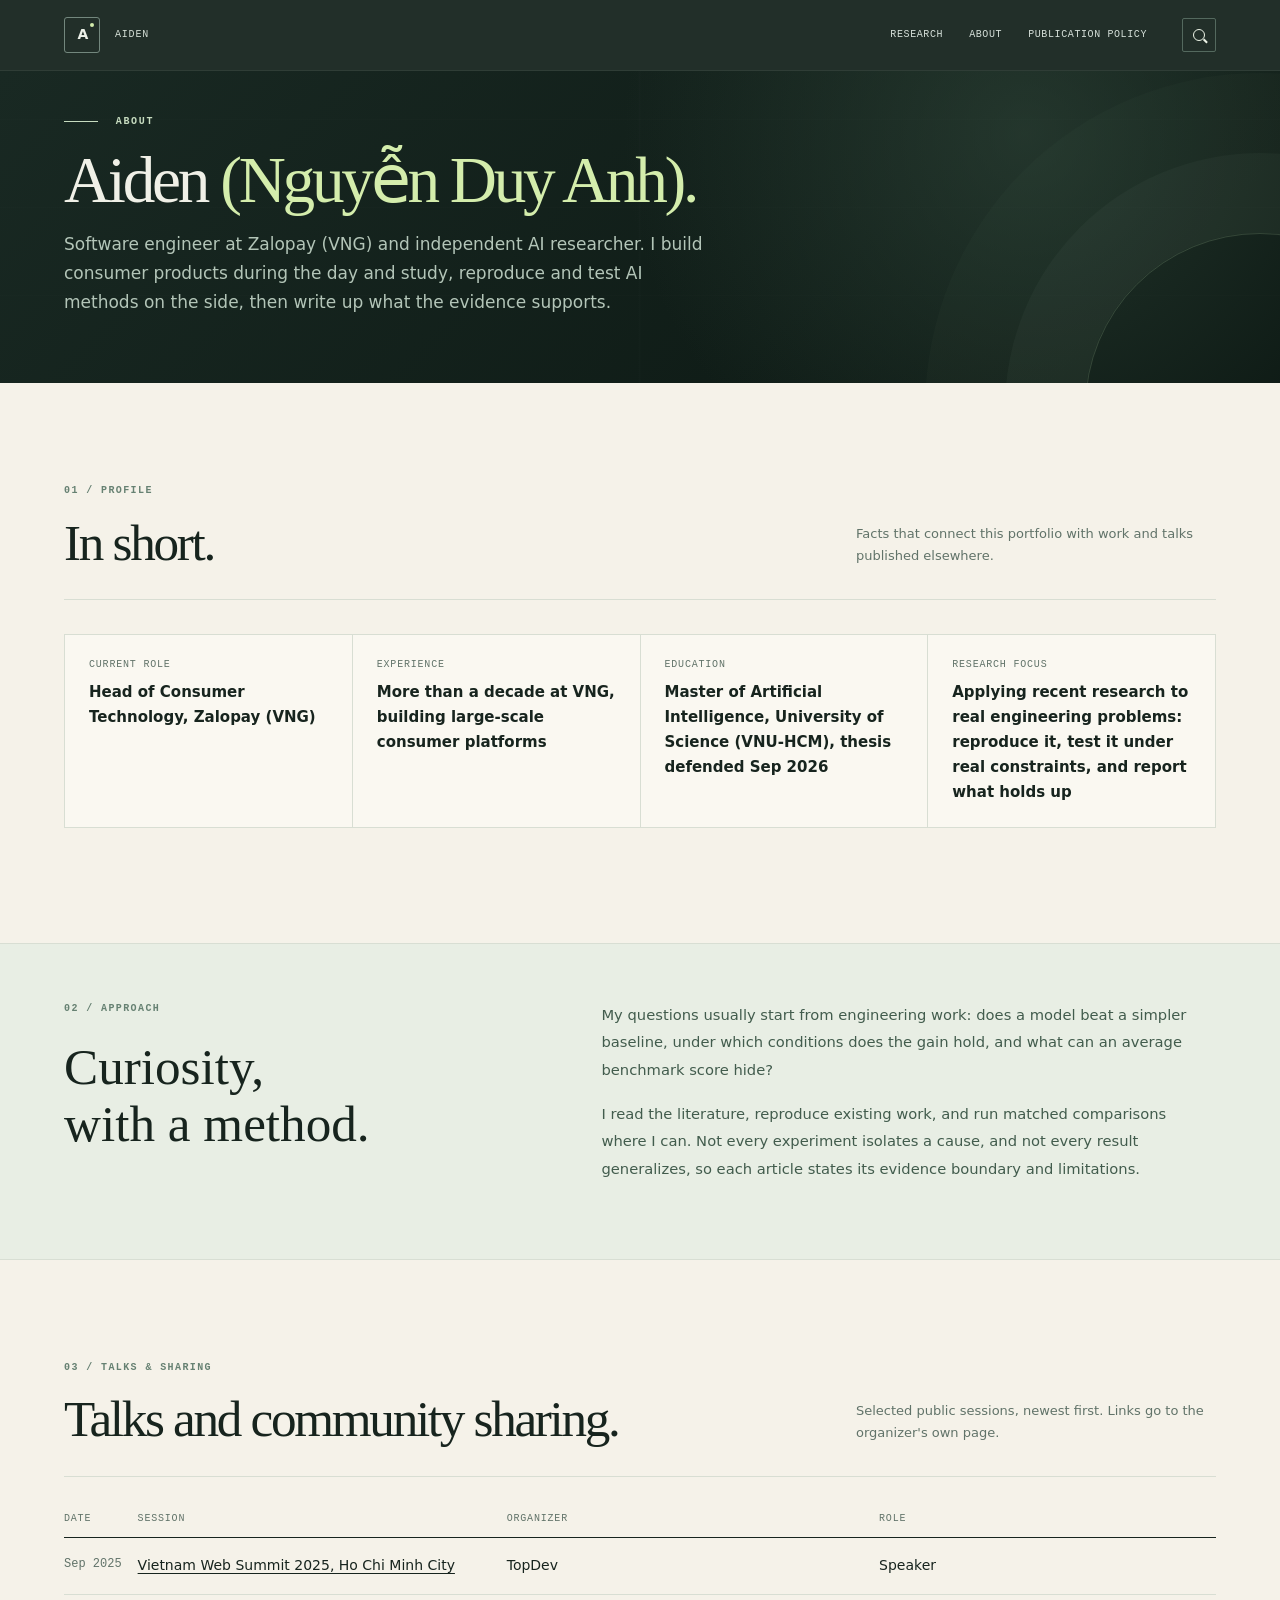
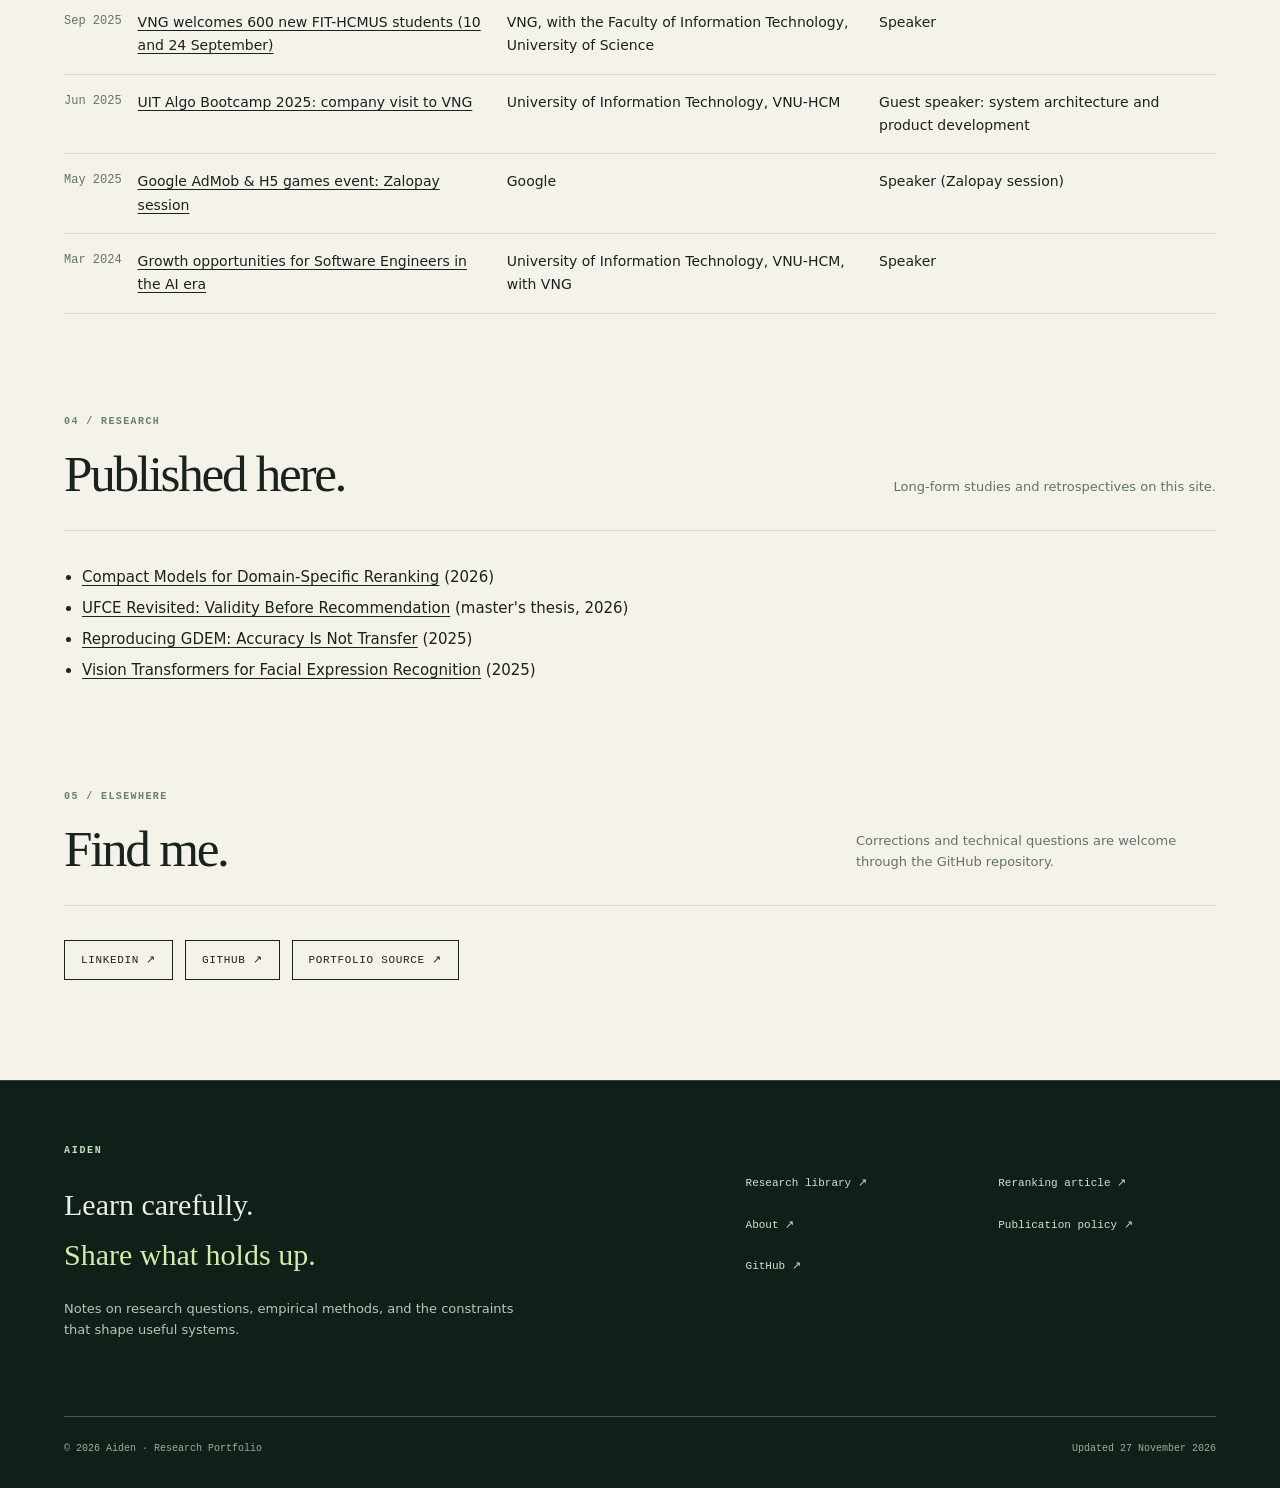
==== commit fd536371: "About: research focus wording and additional 2025 talks Co-Authored-By: Claude Opus 5.5 <noreply@ant" ====
--- a/about/index.html
+++ b/about/index.html
@@ -158,7 +158,7 @@
 .about-list{margin:0;padding-left:18px}.about-list li{margin:6px 0}.about-list a{text-decoration:underline;text-underline-offset:3px}
 @media(max-width:720px){.talks thead{display:none}.talks td{display:block;padding:4px 0;border:0}.talks tr{display:block;padding:14px 0;border-bottom:1px solid var(--line)}}
 </style>
-<script type="application/ld+json">{"@context":"https://schema.org","@graph":[{"@type":"ProfilePage","@id":"https://anhnd3.github.io/research-portfolio/about/","url":"https://anhnd3.github.io/research-portfolio/about/","name":"About Aiden (Nguyễn Duy Anh)","inLanguage":"en","dateModified":"2026-11-27","isPartOf":{"@id":"https://anhnd3.github.io/research-portfolio/#website"},"mainEntity":{"@id":"https://anhnd3.github.io/research-portfolio/about/#person"}},{"@type":"Person","@id":"https://anhnd3.github.io/research-portfolio/about/#person","name":"Aiden","alternateName":["Nguyễn Duy Anh","Nguyen Duy Anh"],"url":"https://anhnd3.github.io/research-portfolio/about/","jobTitle":"Head of Consumer Technology","worksFor":{"@type":"Organization","name":"Zalopay","url":"https://zalopay.vn/","parentOrganization":{"@type":"Organization","name":"VNG Corporation","url":"https://vng.com.vn/"}},"alumniOf":{"@type":"CollegeOrUniversity","name":"University of Science, Vietnam National University Ho Chi Minh City","url":"https://hcmus.edu.vn/"},"hasCredential":{"@type":"EducationalOccupationalCredential","credentialCategory":"degree","name":"Master of Artificial Intelligence"},"knowsAbout":["Information retrieval","Learning to rank","Explainable AI","Counterfactual explanations","Graph machine learning","Computer vision","Software engineering"],"sameAs":["https://www.linkedin.com/in/anhnd8/","https://github.com/anhnd3"],"subjectOf":[{"@type":"Event","name":"Growth opportunities for Software Engineers in the AI era","startDate":"2024-03-27","organizer":{"@type":"CollegeOrUniversity","name":"University of Information Technology, VNU-HCM"},"url":"https://en.uit.edu.vn/article/seminar-vng-growth-opportunities-software-engineers-ai-era"},{"@type":"Event","name":"UIT Algo Bootcamp 2025 company visit to VNG","startDate":"2025-06","organizer":{"@type":"CollegeOrUniversity","name":"University of Information Technology, VNU-HCM"},"url":"https://www.uit.edu.vn/bai-viet/uit-algo-bootcamp-2025-tham-quan-doanh-nghiep-vng-corporation-kham-pha-he-sinh-thai-cong-nghe-lon-tai-viet-nam"}]},{"@type":"BreadcrumbList","itemListElement":[{"@type":"ListItem","position":1,"name":"Research Portfolio","item":"https://anhnd3.github.io/research-portfolio/"},{"@type":"ListItem","position":2,"name":"About","item":"https://anhnd3.github.io/research-portfolio/about/"}]}]}</script>
+<script type="application/ld+json">{"@context":"https://schema.org","@graph":[{"@type":"ProfilePage","@id":"https://anhnd3.github.io/research-portfolio/about/","url":"https://anhnd3.github.io/research-portfolio/about/","name":"About Aiden (Nguyễn Duy Anh)","inLanguage":"en","dateModified":"2026-11-27","isPartOf":{"@id":"https://anhnd3.github.io/research-portfolio/#website"},"mainEntity":{"@id":"https://anhnd3.github.io/research-portfolio/about/#person"}},{"@type":"Person","@id":"https://anhnd3.github.io/research-portfolio/about/#person","name":"Aiden","alternateName":["Nguyễn Duy Anh","Nguyen Duy Anh"],"url":"https://anhnd3.github.io/research-portfolio/about/","jobTitle":"Head of Consumer Technology","worksFor":{"@type":"Organization","name":"Zalopay","url":"https://zalopay.vn/","parentOrganization":{"@type":"Organization","name":"VNG Corporation","url":"https://vng.com.vn/"}},"alumniOf":{"@type":"CollegeOrUniversity","name":"University of Science, Vietnam National University Ho Chi Minh City","url":"https://hcmus.edu.vn/"},"hasCredential":{"@type":"EducationalOccupationalCredential","credentialCategory":"degree","name":"Master of Artificial Intelligence"},"knowsAbout":["Applied AI research","Reproducibility","Information retrieval","Learning to rank","Explainable AI","Counterfactual explanations","Graph machine learning","Computer vision","Software engineering"],"sameAs":["https://www.linkedin.com/in/anhnd8/","https://github.com/anhnd3"],"subjectOf":[{"@type":"Event","name":"Vietnam Web Summit 2025","startDate":"2025-09-19","location":{"@type":"Place","name":"Ho Chi Minh City"},"organizer":{"@type":"Organization","name":"TopDev"},"url":"https://www.facebook.com/topdevvietnam/posts/810754941513751/"},{"@type":"Event","name":"VNG welcomes new FIT-HCMUS students","startDate":"2025-09-10","organizer":{"@type":"Organization","name":"VNG Corporation"},"url":"https://www.facebook.com/LifeAtVNG/posts/829668395831171/"},{"@type":"Event","name":"Bứt phá Doanh thu Quảng cáo trong Game cùng AdMob & Giải pháp H5","startDate":"2025-05-29","organizer":{"@type":"Organization","name":"Google"},"url":"https://rsvp.withgoogle.com/events/2025-vietnam-event-0529"},{"@type":"Event","name":"Growth opportunities for Software Engineers in the AI era","startDate":"2024-03-27","organizer":{"@type":"CollegeOrUniversity","name":"University of Information Technology, VNU-HCM"},"url":"https://en.uit.edu.vn/article/seminar-vng-growth-opportunities-software-engineers-ai-era"},{"@type":"Event","name":"UIT Algo Bootcamp 2025 company visit to VNG","startDate":"2025-06","organizer":{"@type":"CollegeOrUniversity","name":"University of Information Technology, VNU-HCM"},"url":"https://www.uit.edu.vn/bai-viet/uit-algo-bootcamp-2025-tham-quan-doanh-nghiep-vng-corporation-kham-pha-he-sinh-thai-cong-nghe-lon-tai-viet-nam"}]},{"@type":"BreadcrumbList","itemListElement":[{"@type":"ListItem","position":1,"name":"Research Portfolio","item":"https://anhnd3.github.io/research-portfolio/"},{"@type":"ListItem","position":2,"name":"About","item":"https://anhnd3.github.io/research-portfolio/about/"}]}]}</script>
 </head><body>
 <a class="skip-link" href="#main">Skip to content</a>
 <header class="site-header"><div class="header-wrap"><a aria-label="Aiden Research Portfolio home" class="mark" href="/research-portfolio/"><span class="mark-symbol">A</span><span class="mark-name">AIDEN</span></a><nav aria-label="Primary navigation" class="header-nav" id="nav"><a data-nav="research" href="/research-portfolio/#research">Research</a><a data-nav="about" href="/research-portfolio/about/">About</a><a data-nav="policy" href="/research-portfolio/#policy">Publication policy</a></nav><div class="header-actions"><button aria-label="Search site" class="icon-btn" id="openSearch" title="Search (/)" type="button"><i aria-hidden="true" class="search-icon"></i></button><button aria-controls="nav" aria-expanded="false" aria-label="Toggle menu" class="icon-btn menu-btn" id="menuBtn" type="button"><span aria-hidden="true">☰</span></button></div></div></header>
@@ -178,7 +178,7 @@
     <div><dt>Current role</dt><dd>Head of Consumer Technology, Zalopay (VNG)</dd></div>
     <div><dt>Experience</dt><dd>More than a decade at VNG, building large-scale consumer platforms</dd></div>
     <div><dt>Education</dt><dd>Master of Artificial Intelligence, University of Science (VNU-HCM), thesis defended Sep 2026</dd></div>
-    <div><dt>Research interests</dt><dd>Retrieval and ranking, explainable AI, compact models, empirical evaluation</dd></div>
+    <div><dt>Research focus</dt><dd>Applying recent research to real engineering problems: reproduce it, test it under real constraints, and report what holds up</dd></div>
   </dl>
 </section>
 
@@ -193,7 +193,10 @@
   <table class="talks">
     <thead><tr><th scope="col">Date</th><th scope="col">Session</th><th scope="col">Organizer</th><th scope="col">Role</th></tr></thead>
     <tbody>
+      <tr><td>Sep 2025</td><td><a href="https://www.facebook.com/topdevvietnam/posts/810754941513751/" rel="noopener" target="_blank">Vietnam Web Summit 2025, Ho Chi Minh City</a></td><td>TopDev</td><td>Speaker</td></tr>
+      <tr><td>Sep 2025</td><td><a href="https://www.facebook.com/LifeAtVNG/posts/829668395831171/" rel="noopener" target="_blank">VNG welcomes 600 new FIT-HCMUS students (10 and 24 September)</a></td><td>VNG, with the Faculty of Information Technology, University of Science</td><td>Speaker</td></tr>
       <tr><td>Jun 2025</td><td><a href="https://www.uit.edu.vn/bai-viet/uit-algo-bootcamp-2025-tham-quan-doanh-nghiep-vng-corporation-kham-pha-he-sinh-thai-cong-nghe-lon-tai-viet-nam" rel="noopener" target="_blank">UIT Algo Bootcamp 2025: company visit to VNG</a></td><td>University of Information Technology, VNU-HCM</td><td>Guest speaker: system architecture and product development</td></tr>
+      <tr><td>May 2025</td><td><a href="https://rsvp.withgoogle.com/events/2025-vietnam-event-0529" rel="noopener" target="_blank">Google AdMob &amp; H5 games event: Zalopay session</a></td><td>Google</td><td>Speaker (Zalopay session)</td></tr>
       <tr><td>Mar 2024</td><td><a href="https://en.uit.edu.vn/article/seminar-vng-growth-opportunities-software-engineers-ai-era" rel="noopener" target="_blank">Growth opportunities for Software Engineers in the AI era</a></td><td>University of Information Technology, VNU-HCM, with VNG</td><td>Speaker</td></tr>
       <!-- DRAFT: add other 2022–2026 talks here (date, title + link, organizer, role). -->
     </tbody>
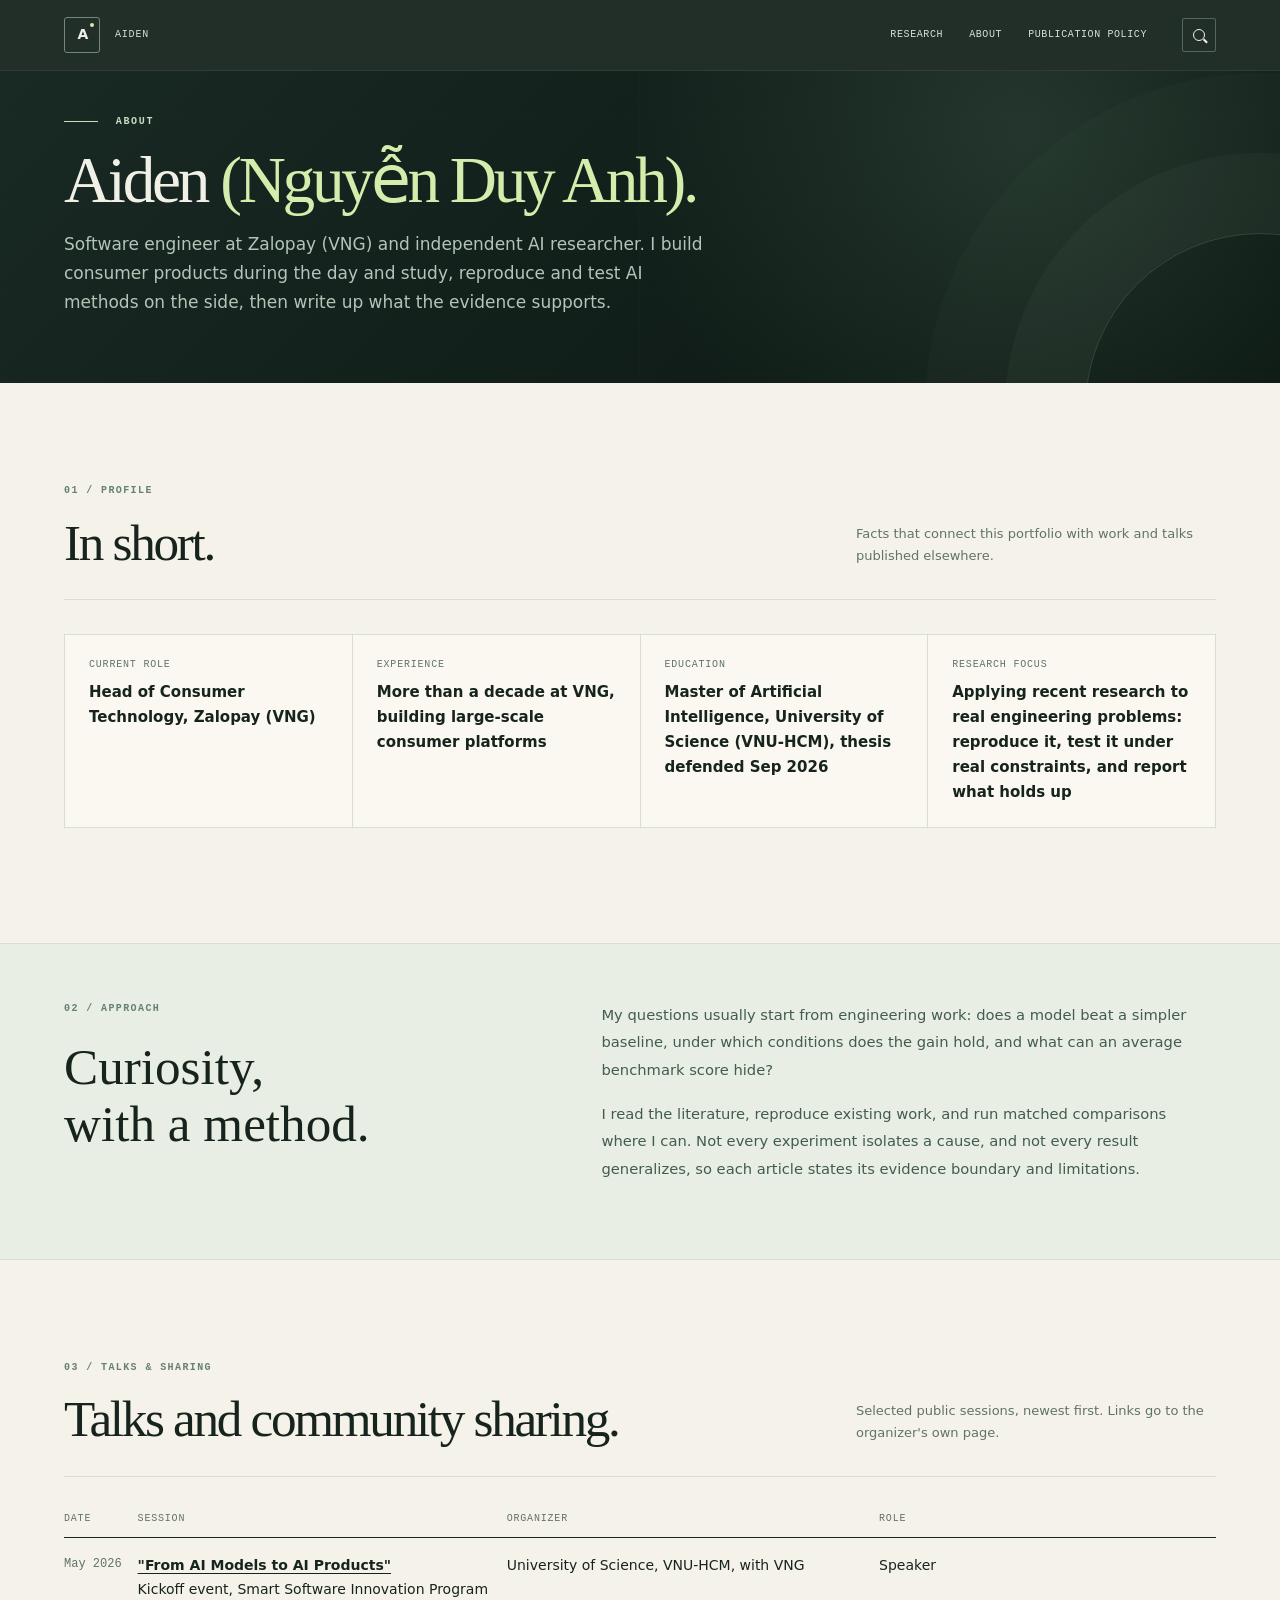
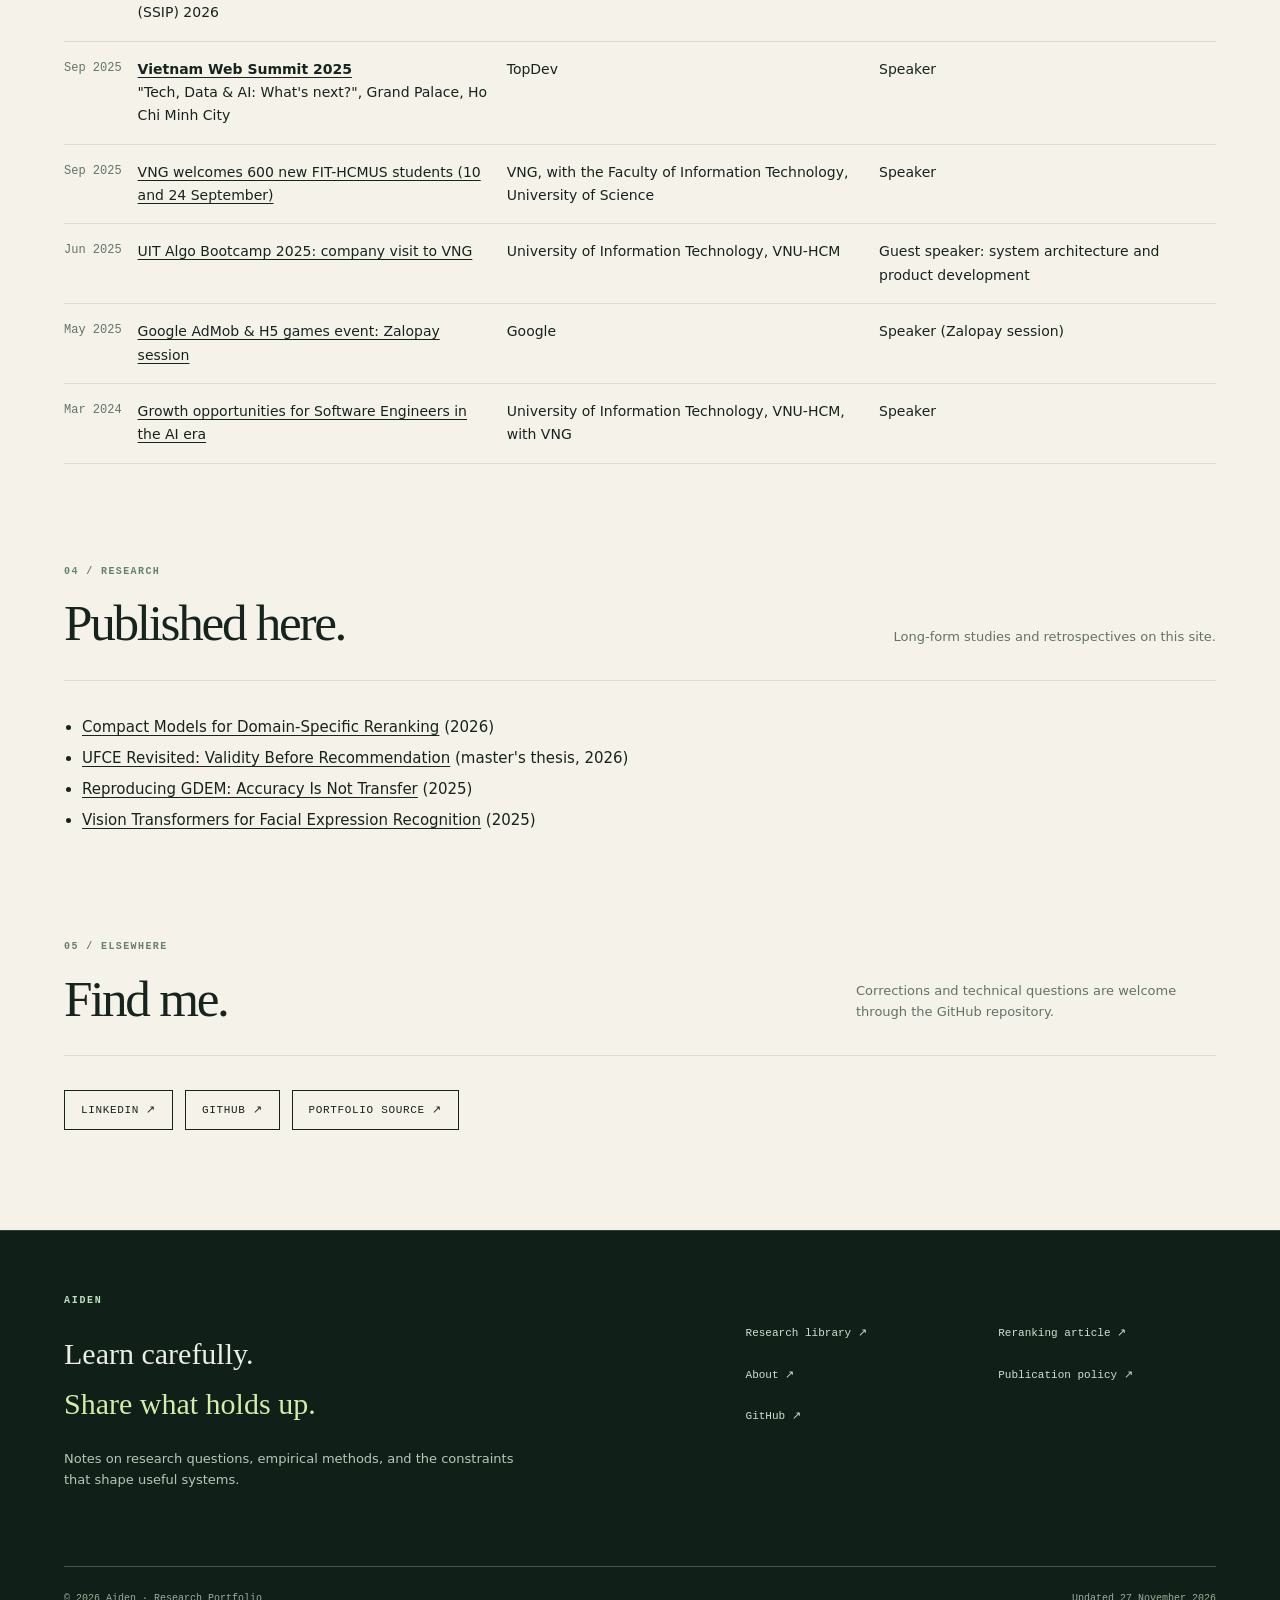
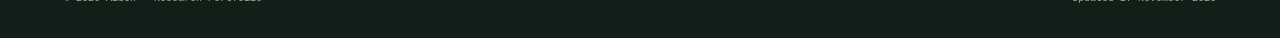
==== commit 1faeaea7: "About: add SSIP 2026 talk and Vietnam Web Summit 2025 details Co-Authored-By: Claude Opus 5.5 <norep" ====
--- a/about/index.html
+++ b/about/index.html
@@ -158,7 +158,7 @@
 .about-list{margin:0;padding-left:18px}.about-list li{margin:6px 0}.about-list a{text-decoration:underline;text-underline-offset:3px}
 @media(max-width:720px){.talks thead{display:none}.talks td{display:block;padding:4px 0;border:0}.talks tr{display:block;padding:14px 0;border-bottom:1px solid var(--line)}}
 </style>
-<script type="application/ld+json">{"@context":"https://schema.org","@graph":[{"@type":"ProfilePage","@id":"https://anhnd3.github.io/research-portfolio/about/","url":"https://anhnd3.github.io/research-portfolio/about/","name":"About Aiden (Nguyễn Duy Anh)","inLanguage":"en","dateModified":"2026-11-27","isPartOf":{"@id":"https://anhnd3.github.io/research-portfolio/#website"},"mainEntity":{"@id":"https://anhnd3.github.io/research-portfolio/about/#person"}},{"@type":"Person","@id":"https://anhnd3.github.io/research-portfolio/about/#person","name":"Aiden","alternateName":["Nguyễn Duy Anh","Nguyen Duy Anh"],"url":"https://anhnd3.github.io/research-portfolio/about/","jobTitle":"Head of Consumer Technology","worksFor":{"@type":"Organization","name":"Zalopay","url":"https://zalopay.vn/","parentOrganization":{"@type":"Organization","name":"VNG Corporation","url":"https://vng.com.vn/"}},"alumniOf":{"@type":"CollegeOrUniversity","name":"University of Science, Vietnam National University Ho Chi Minh City","url":"https://hcmus.edu.vn/"},"hasCredential":{"@type":"EducationalOccupationalCredential","credentialCategory":"degree","name":"Master of Artificial Intelligence"},"knowsAbout":["Applied AI research","Reproducibility","Information retrieval","Learning to rank","Explainable AI","Counterfactual explanations","Graph machine learning","Computer vision","Software engineering"],"sameAs":["https://www.linkedin.com/in/anhnd8/","https://github.com/anhnd3"],"subjectOf":[{"@type":"Event","name":"Vietnam Web Summit 2025","startDate":"2025-09-19","location":{"@type":"Place","name":"Ho Chi Minh City"},"organizer":{"@type":"Organization","name":"TopDev"},"url":"https://www.facebook.com/topdevvietnam/posts/810754941513751/"},{"@type":"Event","name":"VNG welcomes new FIT-HCMUS students","startDate":"2025-09-10","organizer":{"@type":"Organization","name":"VNG Corporation"},"url":"https://www.facebook.com/LifeAtVNG/posts/829668395831171/"},{"@type":"Event","name":"Bứt phá Doanh thu Quảng cáo trong Game cùng AdMob & Giải pháp H5","startDate":"2025-05-29","organizer":{"@type":"Organization","name":"Google"},"url":"https://rsvp.withgoogle.com/events/2025-vietnam-event-0529"},{"@type":"Event","name":"Growth opportunities for Software Engineers in the AI era","startDate":"2024-03-27","organizer":{"@type":"CollegeOrUniversity","name":"University of Information Technology, VNU-HCM"},"url":"https://en.uit.edu.vn/article/seminar-vng-growth-opportunities-software-engineers-ai-era"},{"@type":"Event","name":"UIT Algo Bootcamp 2025 company visit to VNG","startDate":"2025-06","organizer":{"@type":"CollegeOrUniversity","name":"University of Information Technology, VNU-HCM"},"url":"https://www.uit.edu.vn/bai-viet/uit-algo-bootcamp-2025-tham-quan-doanh-nghiep-vng-corporation-kham-pha-he-sinh-thai-cong-nghe-lon-tai-viet-nam"}]},{"@type":"BreadcrumbList","itemListElement":[{"@type":"ListItem","position":1,"name":"Research Portfolio","item":"https://anhnd3.github.io/research-portfolio/"},{"@type":"ListItem","position":2,"name":"About","item":"https://anhnd3.github.io/research-portfolio/about/"}]}]}</script>
+<script type="application/ld+json">{"@context":"https://schema.org","@graph":[{"@type":"ProfilePage","@id":"https://anhnd3.github.io/research-portfolio/about/","url":"https://anhnd3.github.io/research-portfolio/about/","name":"About Aiden (Nguyễn Duy Anh)","inLanguage":"en","dateModified":"2026-11-27","isPartOf":{"@id":"https://anhnd3.github.io/research-portfolio/#website"},"mainEntity":{"@id":"https://anhnd3.github.io/research-portfolio/about/#person"}},{"@type":"Person","@id":"https://anhnd3.github.io/research-portfolio/about/#person","name":"Aiden","alternateName":["Nguyễn Duy Anh","Nguyen Duy Anh"],"url":"https://anhnd3.github.io/research-portfolio/about/","jobTitle":"Head of Consumer Technology","worksFor":{"@type":"Organization","name":"Zalopay","url":"https://zalopay.vn/","parentOrganization":{"@type":"Organization","name":"VNG Corporation","url":"https://vng.com.vn/"}},"alumniOf":{"@type":"CollegeOrUniversity","name":"University of Science, Vietnam National University Ho Chi Minh City","url":"https://hcmus.edu.vn/"},"hasCredential":{"@type":"EducationalOccupationalCredential","credentialCategory":"degree","name":"Master of Artificial Intelligence"},"knowsAbout":["Applied AI research","Reproducibility","Information retrieval","Learning to rank","Explainable AI","Counterfactual explanations","Graph machine learning","Computer vision","Software engineering"],"sameAs":["https://www.linkedin.com/in/anhnd8/","https://github.com/anhnd3"],"subjectOf":[{"@type":"Event","name":"Smart Software Innovation Program 2026: From AI Models to AI Products","startDate":"2026-05-14","organizer":{"@type":"CollegeOrUniversity","name":"University of Science, VNU-HCM"},"url":"https://hcmus.edu.vn/khoi-dong-smart-software-innovation-program-2026-voi-su-dong-hanh-chuyen-mon-tu-vng-group/"},{"@type":"Event","name":"Vietnam Web Summit 2025","startDate":"2025-09-19","location":{"@type":"Place","name":"Grand Palace, Ho Chi Minh City"},"organizer":{"@type":"Organization","name":"TopDev"},"url":"https://www.facebook.com/topdevvietnam/posts/810754941513751/"},{"@type":"Event","name":"VNG welcomes new FIT-HCMUS students","startDate":"2025-09-10","organizer":{"@type":"Organization","name":"VNG Corporation"},"url":"https://www.facebook.com/LifeAtVNG/posts/829668395831171/"},{"@type":"Event","name":"Bứt phá Doanh thu Quảng cáo trong Game cùng AdMob & Giải pháp H5","startDate":"2025-05-29","organizer":{"@type":"Organization","name":"Google"},"url":"https://rsvp.withgoogle.com/events/2025-vietnam-event-0529"},{"@type":"Event","name":"Growth opportunities for Software Engineers in the AI era","startDate":"2024-03-27","organizer":{"@type":"CollegeOrUniversity","name":"University of Information Technology, VNU-HCM"},"url":"https://en.uit.edu.vn/article/seminar-vng-growth-opportunities-software-engineers-ai-era"},{"@type":"Event","name":"UIT Algo Bootcamp 2025 company visit to VNG","startDate":"2025-06","organizer":{"@type":"CollegeOrUniversity","name":"University of Information Technology, VNU-HCM"},"url":"https://www.uit.edu.vn/bai-viet/uit-algo-bootcamp-2025-tham-quan-doanh-nghiep-vng-corporation-kham-pha-he-sinh-thai-cong-nghe-lon-tai-viet-nam"}]},{"@type":"BreadcrumbList","itemListElement":[{"@type":"ListItem","position":1,"name":"Research Portfolio","item":"https://anhnd3.github.io/research-portfolio/"},{"@type":"ListItem","position":2,"name":"About","item":"https://anhnd3.github.io/research-portfolio/about/"}]}]}</script>
 </head><body>
 <a class="skip-link" href="#main">Skip to content</a>
 <header class="site-header"><div class="header-wrap"><a aria-label="Aiden Research Portfolio home" class="mark" href="/research-portfolio/"><span class="mark-symbol">A</span><span class="mark-name">AIDEN</span></a><nav aria-label="Primary navigation" class="header-nav" id="nav"><a data-nav="research" href="/research-portfolio/#research">Research</a><a data-nav="about" href="/research-portfolio/about/">About</a><a data-nav="policy" href="/research-portfolio/#policy">Publication policy</a></nav><div class="header-actions"><button aria-label="Search site" class="icon-btn" id="openSearch" title="Search (/)" type="button"><i aria-hidden="true" class="search-icon"></i></button><button aria-controls="nav" aria-expanded="false" aria-label="Toggle menu" class="icon-btn menu-btn" id="menuBtn" type="button"><span aria-hidden="true">☰</span></button></div></div></header>
@@ -193,7 +193,8 @@
   <table class="talks">
     <thead><tr><th scope="col">Date</th><th scope="col">Session</th><th scope="col">Organizer</th><th scope="col">Role</th></tr></thead>
     <tbody>
-      <tr><td>Sep 2025</td><td><a href="https://www.facebook.com/topdevvietnam/posts/810754941513751/" rel="noopener" target="_blank">Vietnam Web Summit 2025, Ho Chi Minh City</a></td><td>TopDev</td><td>Speaker</td></tr>
+      <tr><td>May 2026</td><td><a href="https://hcmus.edu.vn/khoi-dong-smart-software-innovation-program-2026-voi-su-dong-hanh-chuyen-mon-tu-vng-group/" rel="noopener" target="_blank"><strong>"From AI Models to AI Products"</strong></a><br/>Kickoff event, Smart Software Innovation Program (SSIP) 2026</td><td>University of Science, VNU-HCM, with VNG</td><td>Speaker</td></tr>
+      <tr><td>Sep 2025</td><td><a href="https://www.facebook.com/topdevvietnam/posts/810754941513751/" rel="noopener" target="_blank"><strong>Vietnam Web Summit 2025</strong></a><br/>"Tech, Data &amp; AI: What's next?", Grand Palace, Ho Chi Minh City</td><td>TopDev</td><td>Speaker</td></tr>
       <tr><td>Sep 2025</td><td><a href="https://www.facebook.com/LifeAtVNG/posts/829668395831171/" rel="noopener" target="_blank">VNG welcomes 600 new FIT-HCMUS students (10 and 24 September)</a></td><td>VNG, with the Faculty of Information Technology, University of Science</td><td>Speaker</td></tr>
       <tr><td>Jun 2025</td><td><a href="https://www.uit.edu.vn/bai-viet/uit-algo-bootcamp-2025-tham-quan-doanh-nghiep-vng-corporation-kham-pha-he-sinh-thai-cong-nghe-lon-tai-viet-nam" rel="noopener" target="_blank">UIT Algo Bootcamp 2025: company visit to VNG</a></td><td>University of Information Technology, VNU-HCM</td><td>Guest speaker: system architecture and product development</td></tr>
       <tr><td>May 2025</td><td><a href="https://rsvp.withgoogle.com/events/2025-vietnam-event-0529" rel="noopener" target="_blank">Google AdMob &amp; H5 games event: Zalopay session</a></td><td>Google</td><td>Speaker (Zalopay session)</td></tr>
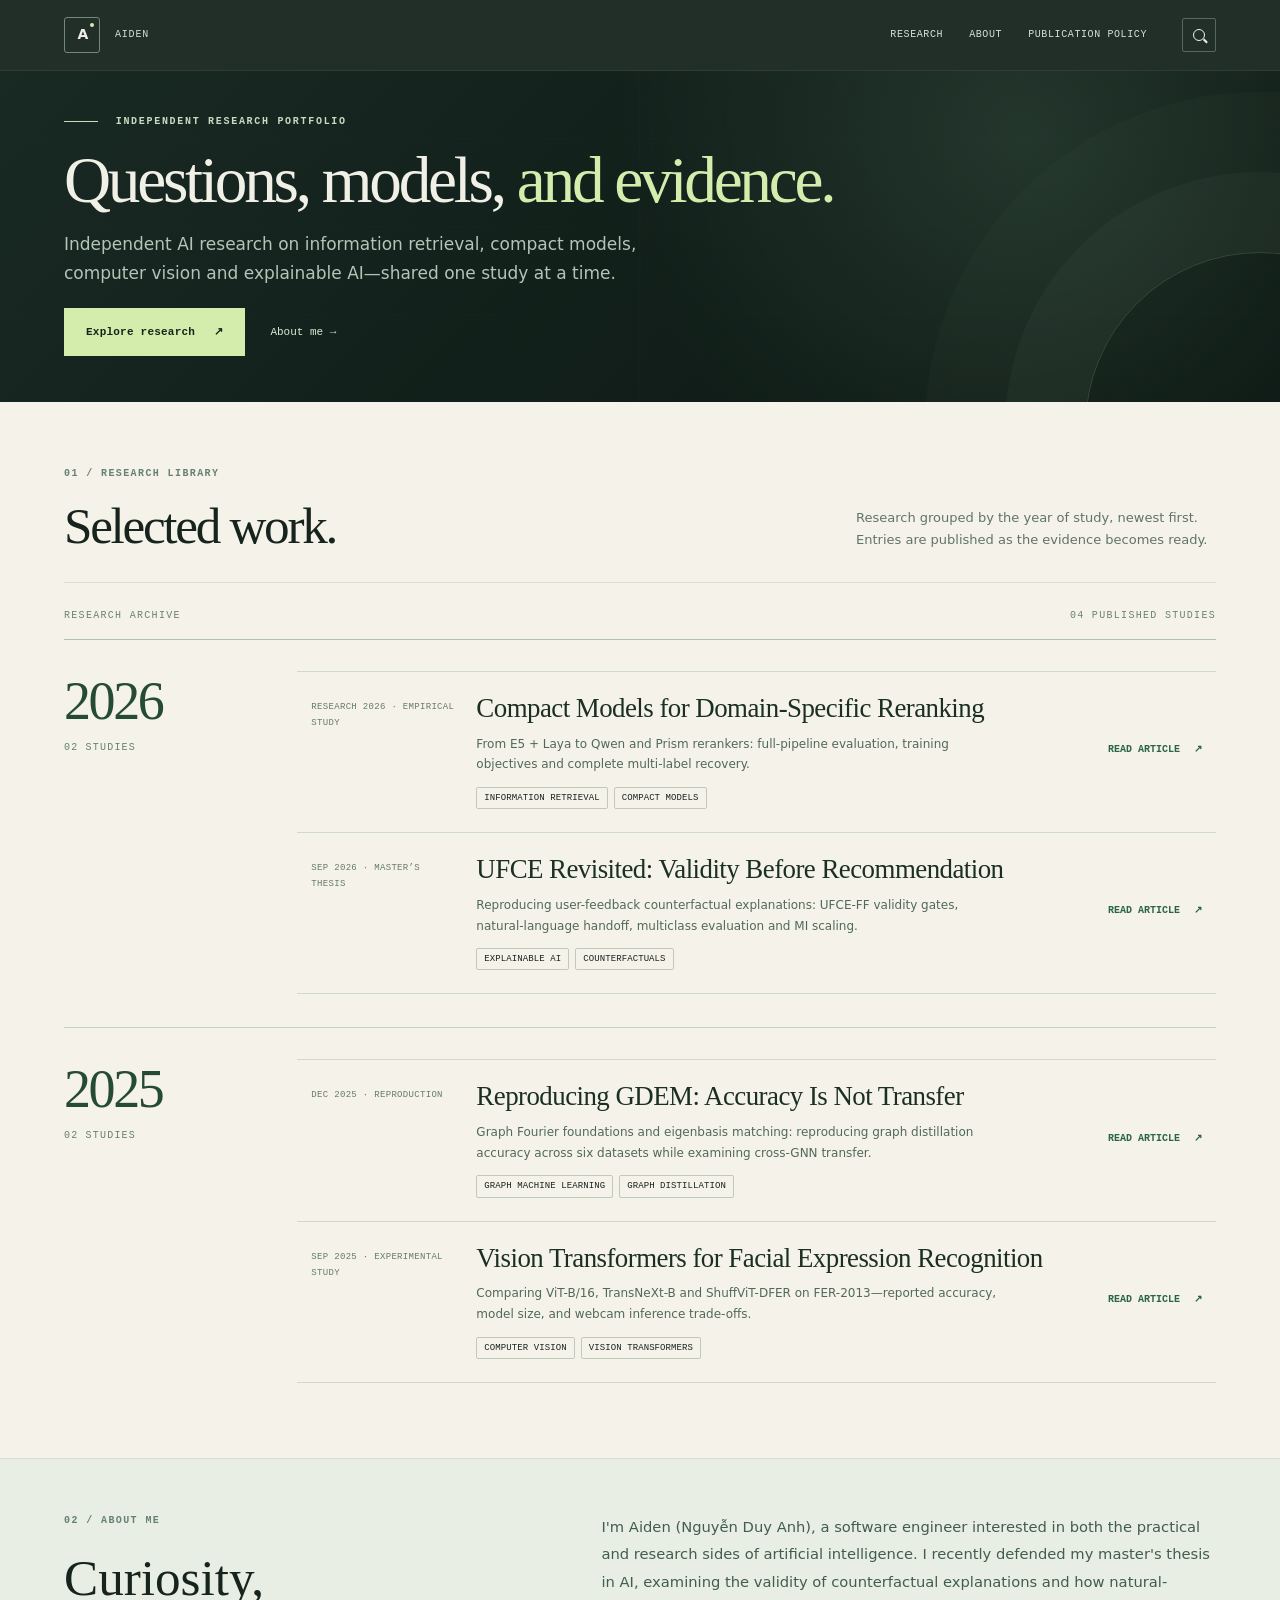
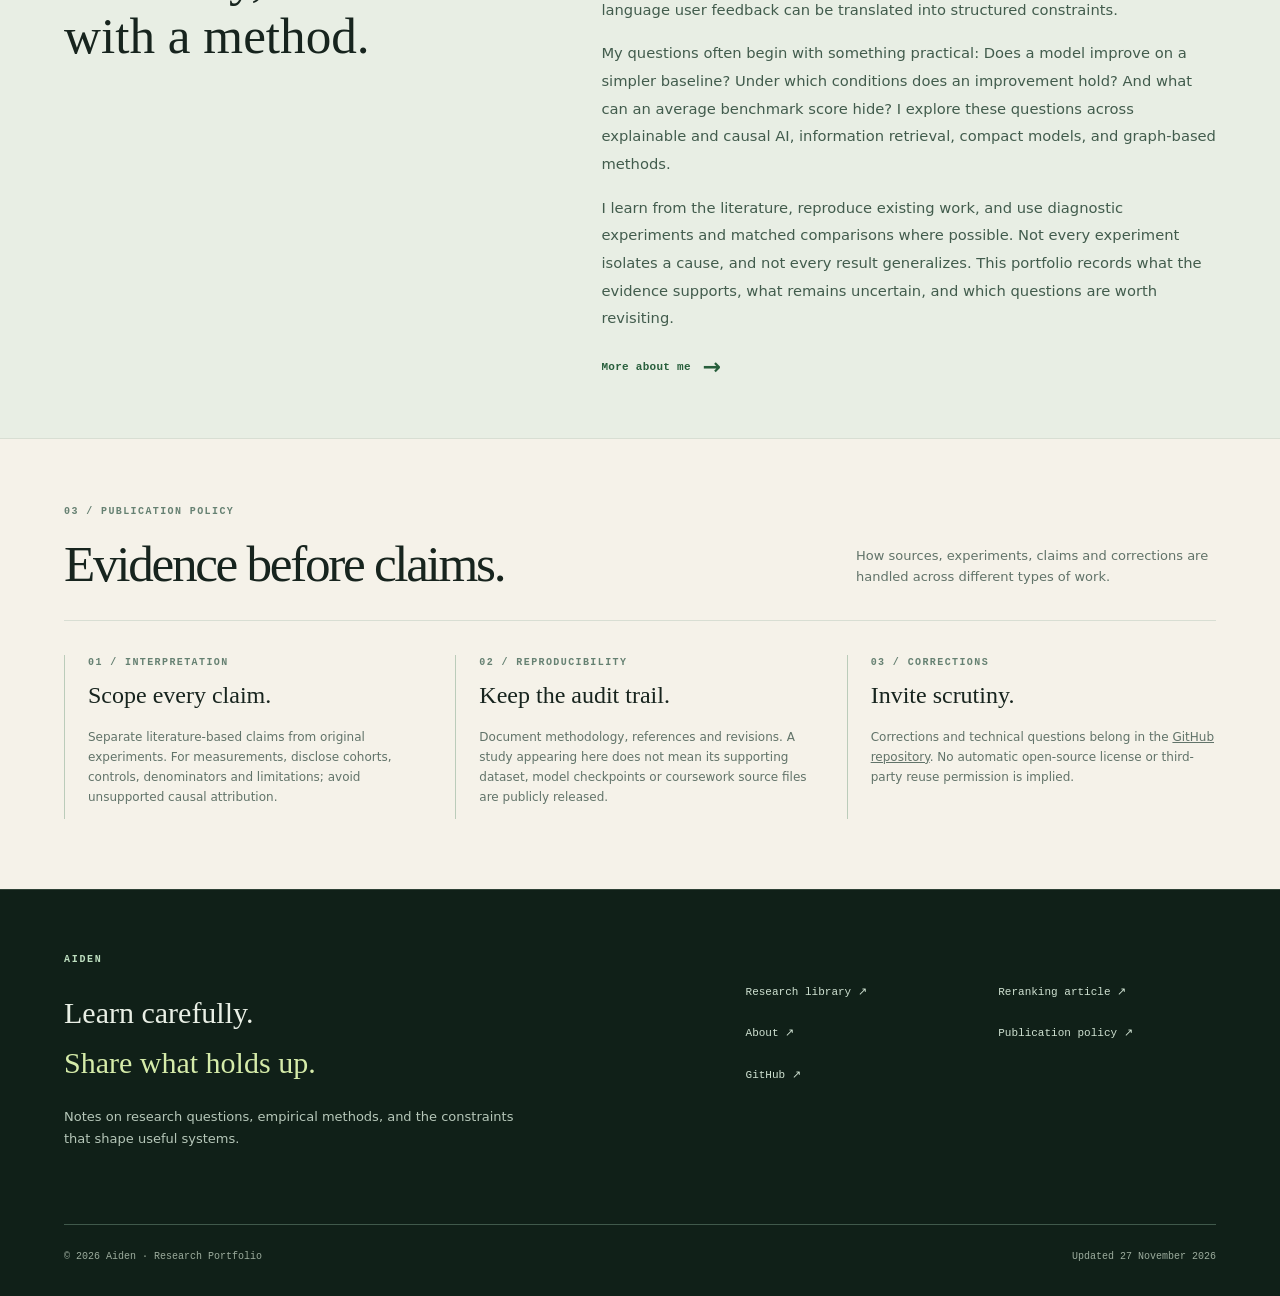
==== commit 23fa5fc2: "Move About page to root site anhnd3.github.io The author profile now lives at https://anhnd3.github." ====
--- a/about/index.html
+++ b/about/index.html
@@ -1,254 +1,10 @@
 <!DOCTYPE html>
-<html lang="en"><head><meta charset="utf-8"/><meta content="width=device-width, initial-scale=1" name="viewport"/>
-<title>About Aiden (Nguyễn Duy Anh) | AI Research Portfolio</title>
-<meta content="About Aiden (Nguyễn Duy Anh): software engineer at Zalopay (VNG) and independent AI researcher working on retrieval, explainable AI and empirical evaluation." name="description"/>
-<meta content="Aiden" name="author"/><meta content="index,follow,max-image-preview:large" name="robots"/>
-<link href="https://anhnd3.github.io/research-portfolio/about/" rel="canonical"/>
-<link href="https://anhnd3.github.io/research-portfolio/feed.xml" rel="alternate" title="Aiden Research Portfolio" type="application/atom+xml"/>
-<meta content="profile" property="og:type"/><meta content="About Aiden | Applied AI Research Portfolio" property="og:title"/><meta content="About Aiden (Nguyễn Duy Anh): software engineer at Zalopay (VNG) and independent AI researcher working on retrieval, explainable AI and empirical evaluation." property="og:description"/><meta content="https://anhnd3.github.io/research-portfolio/about/" property="og:url"/><meta content="Aiden Research Portfolio" property="og:site_name"/><meta content="https://anhnd3.github.io/research-portfolio/assets/research-reranking-og.png" property="og:image"/>
-<meta content="summary_large_image" name="twitter:card"/>
-<style>
-
-:root{--paper:#f5f2e9;--cream:#faf8f1;--white:#fffefa;--ink:#17241e;--dark:#15221d;--darker:#0d1813;--sub:#617369;--line:#d8ded3;--leaf:#a9c6b2;--lime:#d4edac;--pale:#e5ebe1;--gold:#b58558;--terracotta:#a65b44;--blue:#355d69;--sans:Manrope,Inter,ui-sans-serif,system-ui,-apple-system,'Segoe UI',sans-serif;--serif:'DM Serif Display',Georgia,'Times New Roman',serif;--mono:'JetBrains Mono',ui-monospace,Menlo,Consolas,monospace;--measure:1120px}
-*,*:before,*:after{box-sizing:border-box}html{scroll-behavior:smooth;scroll-padding-top:92px}body{margin:0;font-family:var(--sans);background:var(--paper);color:var(--ink);font-size:15px;line-height:1.67;-webkit-font-smoothing:antialiased}a{color:inherit;text-decoration:none}a:hover{text-decoration:none}button,input{font:inherit}button{cursor:pointer}button:disabled{cursor:not-allowed}::selection{background:#cfe1be;color:var(--ink)}.skip-link{position:fixed;left:12px;top:-80px;z-index:999;background:white;padding:12px 18px}.skip-link:focus{top:12px}a:focus-visible,button:focus-visible,input:focus-visible,[tabindex]:focus-visible{outline:3px solid #88c191;outline-offset:3px}.mono,.eyebrow,.status-pill,.meta,.measure-label,.tiny,.kicker{font-family:var(--mono)}
-.site-header{position:sticky;z-index:80;top:0;background:#15221df0;color:#ecf0e8;backdrop-filter:blur(14px);border-bottom:1px solid #42534965}.header-wrap{max-width:1400px;margin:auto;padding:0 clamp(20px,4.7vw,70px);height:70px;display:flex;align-items:center;gap:18px}.mark{display:inline-flex;align-items:center;gap:15px;white-space:nowrap;font-family:var(--sans);font-weight:800;font-size:14px;letter-spacing:-.055em}.mark-symbol{width:36px;height:36px;border:1px solid #73877d;display:grid;place-items:center;border-radius:3px;font-weight:850;letter-spacing:-.12em;position:relative}.mark-symbol:after{content:'';position:absolute;right:5px;top:5px;background:var(--lime);width:4px;height:4px;border-radius:50%}.mark-name{font-family:var(--mono);font-size:10px;letter-spacing:.08em;font-weight:500;color:#d5dfd6}.header-nav{display:flex;align-items:center;gap:26px;margin-left:auto}.header-nav a{font-family:var(--mono);text-transform:uppercase;font-size:10px;font-weight:500;letter-spacing:.06em;color:#d6e0d9;transition:color .2s}.header-nav a:hover,.header-nav a[aria-current="page"]{color:var(--lime)}.header-actions{display:flex;gap:9px;align-items:center;margin-left:17px}.icon-btn{height:34px;width:34px;border:1px solid #54695e;color:#edf4e7;background:transparent;display:grid;place-items:center;border-radius:2px}.icon-btn:hover{background:#ffffff18}.menu-btn{display:none}.search-icon{display:block;width:12px;height:12px;border:1.6px solid currentColor;border-radius:50%;position:relative}.search-icon:after{content:'';width:5px;height:1.6px;background:currentColor;position:absolute;right:-4px;bottom:-2px;transform:rotate(45deg)}
-.wrapper{max-width:1400px;margin:0 auto;padding-left:clamp(20px,4.7vw,70px);padding-right:clamp(20px,4.7vw,70px)}.eyebrow{font-size:10px;font-weight:600;letter-spacing:.17em;text-transform:uppercase}.eyebrow .eyeline{width:34px;height:1px;background:currentColor;display:inline-block;vertical-align:middle;margin-right:10px}.dark-hero{background:radial-gradient(circle at 80% 20%,#334a3d90 0,transparent 38%),linear-gradient(135deg,#192923,#0d1914 86%);color:#f0f0e7;position:relative;overflow:hidden}.dark-hero:before{content:'';position:absolute;inset:0;background:linear-gradient(90deg,transparent 49.8%,#ffffff04 50%,transparent 50.1%),repeating-linear-gradient(0deg,transparent 0 87px,#ffffff07 88px);opacity:.75;pointer-events:none}.dark-hero:after{content:'';position:absolute;width:350px;height:350px;right:-155px;bottom:-200px;border:1px solid #b9d8ac30;border-radius:50%;box-shadow:0 0 0 80px #c8daba09,0 0 0 160px #c8daba05;pointer-events:none}.serif{font-family:var(--serif);font-weight:400;letter-spacing:-.038em}.highlight{color:var(--lime)}.muted-dark{color:#b2c2b5}.kicker{font-size:10px;text-transform:uppercase;letter-spacing:.14em;font-weight:600;color:#668172}.section-pad{padding:100px 0}.section-intro{display:flex;align-items:end;justify-content:space-between;gap:40px;border-bottom:1px solid var(--line);padding-bottom:28px;margin-bottom:34px}.section-intro h2{font-family:var(--serif);font-weight:400;font-size:clamp(34px,4vw,56px);line-height:1.12;letter-spacing:-.045em;margin:14px 0 0}.section-intro p{max-width:360px;color:var(--sub);font-size:13px;margin:0 0 4px}.arrow-link{display:inline-flex;align-items:center;gap:12px;font-family:var(--mono);font-size:11px;letter-spacing:.025em;transition:gap .2s}.arrow-link:hover{gap:18px}.arrow-link span:last-child{font-size:22px;font-family:var(--sans);line-height:1}.outline-action{display:inline-flex;align-items:center;gap:12px;padding:13px 18px;border:1px solid #7d927f;border-radius:2px;font-family:var(--mono);font-size:11px;text-transform:uppercase;letter-spacing:.04em;transition:background .2s}.outline-action:hover{background:#e6f0db}.primary-action{background:var(--lime);color:#16241a;display:inline-flex;padding:14px 21px;border:1px solid var(--lime);align-items:center;gap:19px;font-family:var(--mono);font-size:11px;font-weight:600;letter-spacing:.02em}.primary-action:hover{background:#e5f6c6}.rule{border-top:1px solid var(--line)}.section-note{font-family:var(--mono);font-size:10px;color:#778b7c;letter-spacing:.06em;text-transform:uppercase}.card-light{background:var(--white);border:1px solid var(--line)}.card-dark{background:#1c3026;border:1px solid #526359a0}.tag{border:1px solid #bfcabc;border-radius:2px;padding:6px 9px;font-family:var(--mono);font-size:10px;letter-spacing:.01em;white-space:nowrap}.tag-dark{border-color:#657467;color:#e1e8dd}.foot{border-top:1px solid #4c625585;background:#102018;color:#e9efe5;padding:55px 0 30px}.foot-grid{display:grid;grid-template-columns:1.3fr 1fr;gap:70px;padding-bottom:62px}.foot h3{font-family:var(--serif);font-weight:400;font-size:30px;margin:18px 0}.foot p{color:#b6c7b9;font-size:13px;max-width:470px}.foot-nav{display:grid;grid-template-columns:1fr 1fr;gap:7px 35px;align-content:start;margin-top:30px}.foot-nav a{font-family:var(--mono);font-size:11px;color:#cfe1d1;padding:8px 0}.foot-nav a:hover{color:var(--lime)}.foot-bottom{border-top:1px solid #40594b;padding-top:24px;display:flex;justify-content:space-between;gap:15px;color:#9cac9d;font-family:var(--mono);font-size:10px}
-.search-layer{position:fixed;z-index:200;inset:0;background:#0f1c16df;padding:10vh 20px;display:none;align-items:flex-start;justify-content:center;backdrop-filter:blur(5px)}.search-layer.open{display:flex}.search-panel{background:var(--cream);width:min(630px,100%);border:1px solid #c3d0c1;box-shadow:0 28px 80px #0007}.search-top{display:flex;justify-content:space-between;align-items:center;padding:23px 25px;border-bottom:1px solid var(--line)}.search-top strong{font-family:var(--mono);font-size:11px;letter-spacing:.13em;text-transform:uppercase}.close-search{font-size:21px;border:0;background:transparent}.search-input{display:block;margin:23px;width:calc(100% - 46px);padding:14px 15px;background:white;border:1px solid #bdcdbf;border-radius:2px;outline:0}.search-results{max-height:44vh;overflow:auto;padding:0 23px 24px}.search-results a{display:block;padding:13px 0;border-bottom:1px solid var(--line)}.search-results a:hover{color:#62875f}.search-results b{display:block;font-family:var(--serif);font-size:18px;font-weight:400}.search-results span{display:block;color:var(--sub);font-size:12px}.search-results p{color:var(--sub);font-size:13px}
-.tabs{display:inline-flex;flex-wrap:wrap;border:1px solid var(--line);gap:2px;padding:3px;background:#e7eadf;border-radius:2px}.tabs button{border:0;background:transparent;padding:9px 13px;font-family:var(--mono);font-size:10px;color:var(--sub);border-radius:1px}.tabs button[aria-pressed="true"]{background:#21362a;color:#fff}.tabs button:hover:not([aria-pressed="true"]){background:#d6ded3}.mini-callout{border-left:2px solid #91aa84;padding:12px 20px;background:#e8eee3;color:#3f5f4a;font-size:13px}.tiny{font-size:10px;color:var(--sub)}
-@media(max-width:950px){.header-nav{gap:14px}.header-nav a{font-size:10px}.foot-grid{gap:28px}}@media(max-width:680px){.site-header .header-wrap{height:62px}.mark-name{display:none}.menu-btn{display:grid}.header-nav{display:none;position:absolute;left:0;right:0;top:62px;background:var(--dark);margin:0;padding:20px 24px;flex-direction:column;align-items:flex-start;gap:20px;border-bottom:1px solid #435849}.header-nav.show{display:flex}.header-actions{margin-left:auto}.wrapper{padding-left:21px;padding-right:21px}.section-pad{padding:65px 0}.section-intro{display:block}.section-intro p{margin:18px 0 0}.foot-grid{grid-template-columns:1fr}.foot-bottom{flex-direction:column}.foot-nav{margin-top:5px}.section-intro h2{font-size:40px}}@media(prefers-reduced-motion:reduce){*,*:before,*:after{scroll-behavior:auto!important;animation:none!important;transition:none!important}}
-
-
-.home-hero{min-height:640px}.home-grid{position:relative;display:grid;grid-template-columns:minmax(0,1.1fr) minmax(330px,.9fr);gap:75px;align-items:center;padding-top:92px;padding-bottom:100px}.hero-copy{position:relative;z-index:2}.home-hero .eyebrow{color:#c7dcc0}.home-hero h1{max-width:730px;font-family:var(--serif);font-size:clamp(55px,6.2vw,96px);font-weight:400;line-height:1.03;letter-spacing:-.05em;margin:28px 0 27px}.home-hero .lead{font-size:clamp(14px,1.3vw,17px);color:#b3c5b8;line-height:1.75;max-width:500px;margin-bottom:31px}.hero-ctas{display:flex;flex-wrap:wrap;align-items:center;gap:25px}.hero-right{min-width:0}.case-frame{background:#24382f9c;border:1px solid #526657;box-shadow:0 30px 65px #0003;padding:25px;position:relative;transform:rotate(.75deg)}.case-frame:before{content:'';position:absolute;left:-15px;top:-15px;width:31px;height:31px;border-top:1px solid #c9ddaa;border-left:1px solid #c9ddaa}.case-top{display:flex;justify-content:space-between;align-items:center;gap:10px;border-bottom:1px solid #82938756;padding-bottom:17px}.case-top span{font-family:var(--mono);font-size:10px;letter-spacing:.1em;color:#c7d8c8}.case-top b{font-family:var(--mono);font-size:10px;color:var(--lime);font-weight:500}.case-title{font-family:var(--serif);font-weight:400;font-size:clamp(27px,2.6vw,37px);line-height:1.18;margin:27px 0 24px;letter-spacing:-.025em}.mini-query{color:#b4c9b9;font-family:var(--mono);font-size:10px;text-transform:uppercase;letter-spacing:.1em;margin:24px 0 10px}.result-rows{display:grid;grid-template-columns:repeat(5,minmax(0,1fr));gap:7px}.result-rows .result{background:#d7e1d3;color:#26392c;padding:13px 0 11px;text-align:center;min-width:0}.result-rows .result.bad{background:#40574b;color:#c2d2c6}.result small{display:block;font-family:var(--mono);font-size:9px;opacity:.7;margin-bottom:6px}.result strong{font-family:var(--serif);font-size:32px;line-height:1}.result-label{display:flex;justify-content:space-between;margin:13px 0 3px;font-size:11px;color:#c7dbc9}.case-metrics{display:grid;grid-template-columns:repeat(3,1fr);gap:1px;background:#6476664d;margin-top:19px}.case-metrics>div{padding:13px 7px;background:#243a30}.case-metrics b{display:block;font-family:var(--serif);font-size:24px;font-weight:400;color:var(--lime)}.case-metrics span{display:block;font-family:var(--mono);font-size:8px;color:#b2c4b4;letter-spacing:.03em}.case-caption{margin-top:15px;color:#b0c6b0;font-size:11px}.hero-bottom{border-top:1px solid #47614d4f;position:relative;z-index:1}.hero-bottom .wrapper{display:grid;grid-template-columns:1.6fr 1fr 1fr 1fr;align-items:center}.hero-stamp,.hero-metric{padding:20px 10px;border-right:1px solid #48614e63}.hero-stamp{font-family:var(--mono);font-size:10px;letter-spacing:.07em;color:#b8cebd}.hero-metric strong{display:block;font-family:var(--serif);font-size:24px;font-weight:400;color:#dcedc6;line-height:1.1}.hero-metric span{font-family:var(--mono);font-size:9px;color:#a6bbad}.featured{padding-bottom:104px}.feature-layout{display:grid;grid-template-columns:1.1fr .9fr;min-height:460px;gap:0;border:1px solid var(--line);background:var(--white)}.feature-main{padding:clamp(28px,4vw,55px);display:flex;flex-direction:column;align-items:flex-start}.feature-main h3{font-family:var(--serif);font-weight:400;font-size:clamp(31px,3.7vw,51px);line-height:1.1;margin:23px 0 15px;letter-spacing:-.035em;max-width:580px}.feature-main p{color:#61756a;font-size:14px;max-width:525px}.feature-main .feature-bottom{display:flex;gap:9px;flex-wrap:wrap;margin:22px 0 auto}.feature-main .arrow-link{margin-top:26px;border-bottom:1px solid currentColor;padding-bottom:6px}.feature-art{display:flex;flex-direction:column;background:#dfe7db;overflow:hidden;padding:30px 28px;min-width:0}.art-header{display:flex;justify-content:space-between;align-items:center}.art-header .mono{font-size:10px;color:#526f58}.art-chart{display:flex;align-items:flex-end;gap:10px;flex:1;min-height:140px;padding:55px 7px 20px;border-bottom:1px solid #bacabb}.art-col{flex:1;height:175px;display:flex;flex-direction:column;justify-content:flex-end;align-items:center;gap:10px}.art-col .bar{width:100%;min-height:6px;background:#9ebea6;transition:height .25s;max-width:53px}.art-col:nth-child(3) .bar{background:#284f38}.art-col:nth-child(2) .bar{background:#80968a}.art-col small{font-family:var(--mono);font-size:10px;color:#5a7660}.art-annotation{padding:20px 0 4px}.art-annotation strong{display:block;font-family:var(--serif);font-size:26px;font-weight:400}.art-annotation p{font-size:12px;color:#637c68;max-width:360px;margin:6px 0}.library-list{border-top:1px solid #bcc9ba}.library-row{display:grid;grid-template-columns:62px 1.1fr 1fr 135px;gap:22px;border-bottom:1px solid #bcc9ba;padding:29px 5px;align-items:center}.library-num{font-family:var(--serif);font-size:28px;color:#79967e}.library-name{font-family:var(--serif);font-size:27px;line-height:1.15}.library-desc{font-size:12px;color:var(--sub)}.library-link{font-family:var(--mono);font-size:10px;text-align:right}.library-link:hover{color:#537a55}.quiet-grid{display:grid;grid-template-columns:1fr 1fr;gap:24px}.quiet-card{border:1px solid var(--line);padding:28px;background:var(--cream);min-height:260px;display:flex;flex-direction:column;align-items:start}.quiet-card h3{font-family:var(--serif);font-size:29px;line-height:1.15;font-weight:400;margin:17px 0 10px}.quiet-card p{font-size:13px;color:var(--sub);max-width:430px}.quiet-card .arrow-link{margin-top:auto}.about-rail{background:#e8eee4;border-top:1px solid var(--line);border-bottom:1px solid var(--line);margin-top:90px}.about-grid{display:grid;grid-template-columns:1fr 1fr;gap:110px;padding:80px 0}.about-grid h2{font-family:var(--serif);font-size:clamp(38px,4vw,56px);font-weight:400;line-height:1.13;margin:20px 0}.about-grid p{font-size:14px;color:#526d58}.policy-grid{display:grid;grid-template-columns:repeat(3,1fr);gap:22px}.policy-item{border-left:1px solid #bbccba;padding-left:23px}.policy-item h3{font-family:var(--serif);font-weight:400;font-size:24px;margin:3px 0 9px}.policy-item p{font-size:12px;color:var(--sub)}
-@media(max-width:1070px){.home-grid{gap:35px}.home-hero h1{font-size:68px}.case-frame{padding:18px}.home-grid{grid-template-columns:1fr .9fr}.library-row{grid-template-columns:45px 1.3fr 1fr 75px}.library-name{font-size:23px}}@media(max-width:800px){.home-grid{grid-template-columns:1fr;padding-top:75px;padding-bottom:70px}.home-hero h1{font-size:clamp(49px,9vw,78px)}.hero-right{max-width:630px}.hero-bottom .wrapper{grid-template-columns:1fr 1fr}.hero-stamp{grid-column:span 2}.hero-metric{border-top:1px solid #47614d4f}.feature-layout{grid-template-columns:1fr}.feature-art{min-height:330px}.quiet-grid,.about-grid{grid-template-columns:1fr}.about-grid{gap:16px}.policy-grid{grid-template-columns:1fr}}@media(max-width:600px){.home-hero h1{font-size:clamp(45px,12vw,67px)}.home-grid{padding-top:65px}.hero-bottom .wrapper{grid-template-columns:repeat(2,minmax(0,1fr))}.hero-metric:nth-last-child(1){grid-column:span 2}.library-row{grid-template-columns:32px 1fr 30px;gap:13px}.library-desc{grid-column:2/3;grid-row:2}.library-link{grid-column:3/4;grid-row:1}.library-name{font-size:23px}.quiet-card{padding:22px}.case-title{font-size:28px}.result strong{font-size:26px}.feature-main h3{font-size:37px}}
-
-
-/* Compact homepage v2: the landing page introduces research areas, not one publication's metrics. */
-.home-hero{min-height:0}
-.home-grid{grid-template-columns:minmax(0,1.42fr) minmax(280px,.58fr);gap:70px;padding-top:66px;padding-bottom:72px;align-items:center}
-.home-hero h1{font-size:clamp(46px,4.55vw,70px);max-width:810px;line-height:1.07;margin:20px 0 15px}
-.home-hero .lead{max-width:640px;margin:0 0 23px;font-size:14px;line-height:1.7}
-.hero-topics{border-left:1px solid #566a5966;padding:9px 0 8px 29px;max-width:365px}
-.hero-topics .focus-label{font-size:9px;color:#aac4aa;letter-spacing:.08em}
-.topic-row{padding:14px 0;display:grid;grid-template-columns:20px 1fr 12px;gap:12px;align-items:center;border-bottom:1px solid #6f876f33}
-.topic-row:first-of-type{margin-top:8px}
-.topic-row .mono{font-size:10px;color:#98b29a}
-.topic-row strong{font-size:13px;color:#e7efdf;font-weight:600;line-height:1.3}
-.topic-row>span:last-child{font-family:var(--mono);font-size:12px;color:#9ab39b}
-.hero-topics p{font-size:10px;color:#b1c7b5;line-height:1.6;margin:15px 0 0}
-#research{padding-top:68px;padding-bottom:76px}
-#research .section-intro{margin-bottom:18px}
-.publication-entry{display:grid;grid-template-columns:145px minmax(0,1fr) 125px;gap:28px;align-items:center;padding:27px 22px;background:var(--cream);border:1px solid var(--line);transition:background .2s,border-color .2s}
-.publication-entry:hover{background:#ebf0e7;border-color:#aebfac}
-.publication-index{color:#6d8c73;font-size:10px;line-height:1.6;align-self:start;padding-top:12px}
-.publication-main h3{font-family:var(--serif);font-size:clamp(25px,2.65vw,35px);font-weight:400;line-height:1.19;letter-spacing:-.028em;margin:0}
-.publication-main p{color:#5f7364;font-size:12px;max-width:690px;line-height:1.65;margin:12px 0}
-.publication-tags{display:flex;gap:6px;flex-wrap:wrap;margin-top:13px}
-.publication-tags .tag{font-size:9px;padding:5px 7px}
-.publication-cta{justify-self:end;font-size:10px;font-weight:600;color:#2f6543;white-space:nowrap}
-.publication-cta span{margin-left:8px}
-.publication-note{margin:14px 0 0}
-#notes{padding-bottom:69px!important}
-#notes .quiet-card{min-height:205px}
-.about-rail{margin-top:0}
-.about-grid{padding-top:57px;padding-bottom:60px}
-#policy{padding-top:65px;padding-bottom:70px}
-@media(max-width:980px){.home-grid{gap:35px;grid-template-columns:1.1fr .9fr}.publication-entry{grid-template-columns:115px minmax(0,1fr);gap:20px}.publication-cta{grid-column:2;justify-self:start}}
-@media(max-width:720px){.hero-topics{display:none}.home-grid{grid-template-columns:1fr;gap:0;padding-top:40px;padding-bottom:46px}.home-hero h1{font-size:clamp(43px,8vw,57px)}.hero-topics{max-width:none;padding-left:20px}.publication-entry{grid-template-columns:1fr;gap:10px;padding:23px 20px}.publication-index{padding-top:0}.publication-cta{grid-column:1;justify-self:start}.publication-main h3{font-size:31px}#research{padding-top:51px;padding-bottom:57px}}
-
-
-/* v3: breadth-first personal research archive, no hero tied to one publication. */
-.home-hero{min-height:0!important}
-.home-grid{display:block!important;padding:35px 0 39px!important}
-.home-grid>.hero-copy{max-width:1050px}
-.home-hero h1{font-size:clamp(43px,4.8vw,68px)!important;line-height:1.08!important;margin:14px 0 15px!important;max-width:890px}
-.home-hero .lead{max-width:780px!important;font-size:clamp(14px,1.35vw,17px)!important;margin-bottom:20px!important}
-.hero-secondary{font-family:var(--mono);font-size:11px;color:#dce8d4;text-decoration:none}
-.hero-fields{font-size:10px;letter-spacing:.06em;color:#91ad97;border-top:1px solid #6b846753;margin-top:20px;padding-top:15px;line-height:2.2}
-.hero-fields span{margin:0 7px;color:#bfd7af}
-#research{padding-top:64px;padding-bottom:64px}
-#research .section-intro{margin-bottom:25px}
-.library-group{margin:0 0 27px}
-.library-grouphead{display:flex;justify-content:space-between;gap:12px;align-items:center;color:#63806a;border-bottom:1px solid #bdc5b8;padding-bottom:10px;margin:7px 0 14px}
-.library-grouphead .mono{font-size:10px;letter-spacing:.13em}
-.library-grouphead>span:last-child{font-family:var(--mono);font-size:10px;color:#77907a}
-.archive-entry{display:grid;grid-template-columns:145px minmax(0,1fr) 140px;gap:28px;align-items:center;padding:21px 22px;border-bottom:1px solid #d5d9cd;background:#f8f7f1}
-.archive-entry:first-of-type{border-top:1px solid #d5d9cd}
-.archive-entry .publication-index{align-self:start;padding-top:7px}
-.archive-entry .publication-main h3{font-size:clamp(20px,2vw,27px);line-height:1.22}
-.archive-entry .publication-main p{margin:8px 0;font-size:12px;line-height:1.65}
-.archive-entry .publication-tags{margin-top:9px}
-.status-pill{justify-self:end;align-self:start;padding-top:8px;font-family:var(--mono);font-size:9px;letter-spacing:.04em;color:#6c826f;text-align:right;line-height:1.6}
-#notes{padding:12px 0 69px!important}
-.notes-intro{border:1px solid #d6dacd;padding:22px 26px;display:grid;grid-template-columns:minmax(210px,.45fr) minmax(0,1fr);gap:35px;background:#f7f8f1;align-items:center}
-.notes-intro .mono{font-size:10px;letter-spacing:.12em;color:#64856d}
-.notes-intro h3{font-family:var(--serif);font-size:clamp(21px,2vw,28px);font-weight:400;margin:7px 0}
-.notes-intro p{font-size:13px;line-height:1.73;color:#566a5c;margin:0;max-width:none}
-@media(max-width:980px){.archive-entry{grid-template-columns:115px minmax(0,1fr);gap:18px}.status-pill{grid-column:2;justify-self:start;padding:0}.home-grid{padding-top:35px!important;padding-bottom:38px!important}}
-@media(max-width:720px){.home-grid{padding:30px 0 38px!important}.hero-fields{font-size:9px}.hero-fields span{margin:0 3px}.archive-entry{grid-template-columns:1fr;gap:6px;padding:19px}.archive-entry .publication-index{padding:0}.archive-entry .status-pill{grid-column:1}.notes-intro{grid-template-columns:1fr;gap:12px;padding:20px}#research{padding:47px 0}#notes{padding-bottom:48px!important}}
-
-
-/* Homepage-only, publication-first refinement; no new visual system. */
-.home-grid{padding-top:43px!important;padding-bottom:46px!important}
-.home-hero h1{max-width:810px!important;font-size:clamp(42px,5.1vw,66px)!important}
-.home-hero .lead{max-width:650px!important}
-#research{padding-bottom:75px!important}
-#about .about-grid{padding-top:54px;padding-bottom:60px}
-@media(max-width:680px){.home-grid{padding-top:36px!important;padding-bottom:41px!important}}
-
-/* v4 design-system alignment: a predictable reading gutter on every section. */
-:root{--page-gutter:clamp(24px,5vw,80px);--reading-measure:72ch}
-html,body{max-width:100%;overflow-x:clip}
-.wrapper,.header-wrap{padding-left:var(--page-gutter)!important;padding-right:var(--page-gutter)!important}
-.home-grid{padding-left:var(--page-gutter)!important;padding-right:var(--page-gutter)!important}
-.about-grid{padding-left:var(--page-gutter)!important;padding-right:var(--page-gutter)!important}
-.section-intro,.publication-entry,.about-grid,.policy-grid{min-width:0}
-.about-grid{grid-template-columns:minmax(250px,.85fr) minmax(0,1.15fr);gap:clamp(36px,6.5vw,100px);align-items:start}
-.about-grid > div:last-child{max-width:675px}
-.about-grid p{font-size:clamp(14px,1.15vw,15px);line-height:1.88;margin:0 0 16px;color:#425c4d;max-width:var(--reading-measure)}
-.about-grid .arrow-link{display:inline-flex;margin-top:8px;color:#275e3b;font-weight:650}
-.about-grid h2{max-width:370px}
-@media(max-width:860px){.about-grid{grid-template-columns:1fr;gap:12px}.about-grid h2{max-width:none}}
-@media(max-width:680px){:root{--page-gutter:24px}.section-intro h2{line-height:1.12}.publication-entry{min-width:0}.publication-main h3{overflow-wrap:break-word}.about-grid{padding-top:45px!important;padding-bottom:48px!important}.about-grid p{font-size:14px;line-height:1.85}}
-@media(max-width:360px){:root{--page-gutter:20px}}
-
-/* Shared Aiden back-to-top action: hidden on first screen, accessible after scroll. */
-.back-to-top{position:fixed;right:clamp(18px,3vw,36px);bottom:clamp(18px,3vw,30px);z-index:110;display:inline-flex;align-items:center;justify-content:center;gap:9px;height:46px;min-width:87px;padding:0 16px;border:1px solid #abc3a8;border-radius:4px;background:#f8f5e8;color:#183a29;box-shadow:0 7px 25px rgba(5,26,15,.20);font:750 11px/1 var(--mono,ui-monospace,monospace);letter-spacing:.06em;cursor:pointer;opacity:0;visibility:hidden;pointer-events:none;transform:translateY(12px);transition:opacity .19s ease,transform .19s ease,background .19s ease,visibility .19s}
-.back-to-top.is-visible{opacity:1;visibility:visible;pointer-events:auto;transform:none}.back-to-top:hover{background:#e2edce;border-color:#80a680;color:#102a1d}.back-to-top:focus-visible{outline:3px solid #a4d3a0;outline-offset:3px}.back-to-top-arrow{font-family:Arial,sans-serif;font-size:19px;line-height:1;letter-spacing:0}
-@media(max-width:540px){.back-to-top{right:18px;bottom:18px;min-width:76px;height:44px;padding:0 12px}}
-@media(prefers-reduced-motion:reduce){.back-to-top{transition:none}}
-
-
-/* Research index / reverse-chronological year groups.
-   No empty year placeholders. Add studies within their research year as published. */
-.research-index{margin-top:25px}
-.research-index-top{display:flex;justify-content:space-between;gap:16px;color:#6c8370;font-size:10px;letter-spacing:.13em;border-bottom:1px solid #afc2b2;padding:0 0 14px}
-.research-year{margin:0;display:grid;grid-template-columns:minmax(145px,18%) minmax(0,1fr);gap:26px;padding-top:31px}
-.research-year+.research-year{margin-top:33px;border-top:1px solid #c6d2c4}
-.research-year-head{display:flex;flex-direction:column;align-items:flex-start;gap:12px;padding-top:3px}
-.research-year-head h3{font:400 clamp(34px,4.25vw,54px)/1 var(--serif);letter-spacing:-.045em;color:#264b35;margin:0}
-.research-year-count{font-size:10px;letter-spacing:.12em;color:#66826c}
-.research-year-items{min-width:0}
-.research-year .publication-entry{display:grid;grid-template-columns:minmax(100px,145px) minmax(0,1fr) minmax(100px,116px);column-gap:20px;row-gap:12px;align-items:start;padding:20px 14px 23px;margin:0;background:transparent;border:0;border-bottom:1px solid #d0d9ce;transition:background .18s ease}
-.research-year .publication-entry:first-child{border-top:1px solid #d0d9ce}
-.research-year .publication-entry:hover{background:#eaf0e6}
-.research-year .publication-index{align-self:start;padding-top:7px;font-size:9px;line-height:1.8;letter-spacing:.035em;color:#657b6a}
-.research-year .publication-main h4{font:400 clamp(22px,2.1vw,29px)/1.22 var(--serif);letter-spacing:-.02em;color:#1b2f22;overflow-wrap:break-word;margin:0}
-.research-year .publication-main p{color:#50695a;font-size:12px;line-height:1.72;margin:9px 0 0;max-width:69ch}
-.research-year .publication-tags{display:flex;flex-wrap:wrap;gap:6px;margin-top:12px}
-.research-year .publication-tags .tag{font-size:9px;line-height:1.35;padding:4px 7px}
-.research-year .publication-cta{justify-self:end;align-self:center;font-size:10px;font-weight:650;color:#296542;white-space:nowrap}
-@media(max-width:1100px){.research-year{grid-template-columns:115px minmax(0,1fr);gap:18px}.research-year .publication-entry{grid-template-columns:120px minmax(0,1fr);column-gap:16px}.research-year .publication-cta{grid-column:2;justify-self:start;align-self:start}}
-@media(max-width:710px){.research-index-top{font-size:9px}.research-year{display:block;padding-top:24px}.research-year+.research-year{margin-top:27px}.research-year-head{flex-direction:row;justify-content:space-between;align-items:baseline;margin:0 0 13px}.research-year-head h3{font-size:41px}.research-year .publication-entry{grid-template-columns:1fr;gap:7px;padding:19px 12px 20px}.research-year .publication-index{padding-top:0}.research-year .publication-main h4{font-size:clamp(24px,7vw,30px)}.research-year .publication-cta{grid-column:1;margin-top:3px}.research-year .publication-tags .tag{font-size:8.5px}}
-@media(prefers-reduced-motion:reduce){.research-year .publication-entry{transition:none}}
-</style>
-<style>
-.about-hero .lead{max-width:760px}
-.profile-facts{display:grid;grid-template-columns:repeat(auto-fit,minmax(220px,1fr));gap:1px;background:var(--line);border:1px solid var(--line);margin-top:8px}
-.profile-facts div{background:var(--cream);padding:22px 24px}
-.profile-facts dt{font-family:var(--mono);font-size:10px;letter-spacing:.08em;text-transform:uppercase;color:var(--sub);margin-bottom:6px}
-.profile-facts dd{margin:0;font-weight:600}
-.talks{width:100%;border-collapse:collapse;font-size:14px}
-.talks th{font-family:var(--mono);font-size:10px;letter-spacing:.08em;text-transform:uppercase;color:var(--sub);text-align:left;font-weight:500;padding:0 16px 10px 0;border-bottom:1px solid var(--ink)}
-.talks td{padding:16px 16px 16px 0;border-bottom:1px solid var(--line);vertical-align:top}
-.talks td:first-child{font-family:var(--mono);font-size:12px;white-space:nowrap;color:var(--sub)}
-.talks a{text-decoration:underline;text-underline-offset:3px}
-.elsewhere{display:flex;flex-wrap:wrap;gap:12px;margin-top:6px}
-.elsewhere a{border:1px solid var(--ink);padding:10px 16px;font-family:var(--mono);font-size:11px;letter-spacing:.06em;text-transform:uppercase}
-.elsewhere a:hover{background:var(--ink);color:var(--paper)}
-.about-list{margin:0;padding-left:18px}.about-list li{margin:6px 0}.about-list a{text-decoration:underline;text-underline-offset:3px}
-@media(max-width:720px){.talks thead{display:none}.talks td{display:block;padding:4px 0;border:0}.talks tr{display:block;padding:14px 0;border-bottom:1px solid var(--line)}}
-</style>
-<script type="application/ld+json">{"@context":"https://schema.org","@graph":[{"@type":"ProfilePage","@id":"https://anhnd3.github.io/research-portfolio/about/","url":"https://anhnd3.github.io/research-portfolio/about/","name":"About Aiden (Nguyễn Duy Anh)","inLanguage":"en","dateModified":"2026-11-27","isPartOf":{"@id":"https://anhnd3.github.io/research-portfolio/#website"},"mainEntity":{"@id":"https://anhnd3.github.io/research-portfolio/about/#person"}},{"@type":"Person","@id":"https://anhnd3.github.io/research-portfolio/about/#person","name":"Aiden","alternateName":["Nguyễn Duy Anh","Nguyen Duy Anh"],"url":"https://anhnd3.github.io/research-portfolio/about/","jobTitle":"Head of Consumer Technology","worksFor":{"@type":"Organization","name":"Zalopay","url":"https://zalopay.vn/","parentOrganization":{"@type":"Organization","name":"VNG Corporation","url":"https://vng.com.vn/"}},"alumniOf":{"@type":"CollegeOrUniversity","name":"University of Science, Vietnam National University Ho Chi Minh City","url":"https://hcmus.edu.vn/"},"hasCredential":{"@type":"EducationalOccupationalCredential","credentialCategory":"degree","name":"Master of Artificial Intelligence"},"knowsAbout":["Applied AI research","Reproducibility","Information retrieval","Learning to rank","Explainable AI","Counterfactual explanations","Graph machine learning","Computer vision","Software engineering"],"sameAs":["https://www.linkedin.com/in/anhnd8/","https://github.com/anhnd3"],"subjectOf":[{"@type":"Event","name":"Smart Software Innovation Program 2026: From AI Models to AI Products","startDate":"2026-05-14","organizer":{"@type":"CollegeOrUniversity","name":"University of Science, VNU-HCM"},"url":"https://hcmus.edu.vn/khoi-dong-smart-software-innovation-program-2026-voi-su-dong-hanh-chuyen-mon-tu-vng-group/"},{"@type":"Event","name":"Vietnam Web Summit 2025","startDate":"2025-09-19","location":{"@type":"Place","name":"Grand Palace, Ho Chi Minh City"},"organizer":{"@type":"Organization","name":"TopDev"},"url":"https://www.facebook.com/topdevvietnam/posts/810754941513751/"},{"@type":"Event","name":"VNG welcomes new FIT-HCMUS students","startDate":"2025-09-10","organizer":{"@type":"Organization","name":"VNG Corporation"},"url":"https://www.facebook.com/LifeAtVNG/posts/829668395831171/"},{"@type":"Event","name":"Bứt phá Doanh thu Quảng cáo trong Game cùng AdMob & Giải pháp H5","startDate":"2025-05-29","organizer":{"@type":"Organization","name":"Google"},"url":"https://rsvp.withgoogle.com/events/2025-vietnam-event-0529"},{"@type":"Event","name":"Growth opportunities for Software Engineers in the AI era","startDate":"2024-03-27","organizer":{"@type":"CollegeOrUniversity","name":"University of Information Technology, VNU-HCM"},"url":"https://en.uit.edu.vn/article/seminar-vng-growth-opportunities-software-engineers-ai-era"},{"@type":"Event","name":"UIT Algo Bootcamp 2025 company visit to VNG","startDate":"2025-06","organizer":{"@type":"CollegeOrUniversity","name":"University of Information Technology, VNU-HCM"},"url":"https://www.uit.edu.vn/bai-viet/uit-algo-bootcamp-2025-tham-quan-doanh-nghiep-vng-corporation-kham-pha-he-sinh-thai-cong-nghe-lon-tai-viet-nam"}]},{"@type":"BreadcrumbList","itemListElement":[{"@type":"ListItem","position":1,"name":"Research Portfolio","item":"https://anhnd3.github.io/research-portfolio/"},{"@type":"ListItem","position":2,"name":"About","item":"https://anhnd3.github.io/research-portfolio/about/"}]}]}</script>
+<html lang="en"><head><meta charset="utf-8"/>
+<title>About Aiden has moved</title>
+<link href="https://anhnd3.github.io/" rel="canonical"/>
+<meta content="noindex,follow" name="robots"/>
+<meta content="0; url=https://anhnd3.github.io/" http-equiv="refresh"/>
+<script>location.replace("https://anhnd3.github.io/"+location.hash)</script>
 </head><body>
-<a class="skip-link" href="#main">Skip to content</a>
-<header class="site-header"><div class="header-wrap"><a aria-label="Aiden Research Portfolio home" class="mark" href="/research-portfolio/"><span class="mark-symbol">A</span><span class="mark-name">AIDEN</span></a><nav aria-label="Primary navigation" class="header-nav" id="nav"><a data-nav="research" href="/research-portfolio/#research">Research</a><a data-nav="about" href="/research-portfolio/about/">About</a><a data-nav="policy" href="/research-portfolio/#policy">Publication policy</a></nav><div class="header-actions"><button aria-label="Search site" class="icon-btn" id="openSearch" title="Search (/)" type="button"><i aria-hidden="true" class="search-icon"></i></button><button aria-controls="nav" aria-expanded="false" aria-label="Toggle menu" class="icon-btn menu-btn" id="menuBtn" type="button"><span aria-hidden="true">☰</span></button></div></div></header>
-<div aria-labelledby="searchTitle" aria-modal="true" class="search-layer" id="searchLayer" role="dialog"><div class="search-panel"><div class="search-top"><strong id="searchTitle">Search portfolio</strong><button aria-label="Close search" class="close-search" id="closeSearch" type="button">×</button></div><label class="sr-only" for="siteSearch" style="position:absolute;clip:rect(0,0,0,0)">Search articles and pages</label><input autocomplete="off" class="search-input" id="siteSearch" placeholder="Search papers, metrics or sections…" type="search"/><div aria-live="polite" class="search-results" id="searchResults"></div></div></div>
-<main id="main">
-<section class="dark-hero home-hero about-hero"><div class="wrapper home-grid">
-<div class="hero-copy">
-<div class="eyebrow"><span class="eyeline"></span> ABOUT</div>
-<h1>Aiden <span class="highlight">(Nguyễn Duy Anh).</span></h1>
-<p class="lead">Software engineer at Zalopay (VNG) and independent AI researcher. I build consumer products during the day and study, reproduce and test AI methods on the side, then write up what the evidence supports.</p>
-</div></div></section>
-
-<section class="wrapper section-pad">
-  <div class="section-intro"><div><div class="kicker">01 / PROFILE</div><h2>In short.</h2></div>
-  <p>Facts that connect this portfolio with work and talks published elsewhere.</p></div>
-  <dl class="profile-facts">
-    <div><dt>Current role</dt><dd>Head of Consumer Technology, Zalopay (VNG)</dd></div>
-    <div><dt>Experience</dt><dd>More than a decade at VNG, building large-scale consumer platforms</dd></div>
-    <div><dt>Education</dt><dd>Master of Artificial Intelligence, University of Science (VNU-HCM), thesis defended Sep 2026</dd></div>
-    <div><dt>Research focus</dt><dd>Applying recent research to real engineering problems: reproduce it, test it under real constraints, and report what holds up</dd></div>
-  </dl>
-</section>
-
-<section class="about-rail"><div class="wrapper about-grid"><div><div class="kicker">02 / APPROACH</div><h2>Curiosity, <br/>with a method.</h2></div><div>
-<p>My questions usually start from engineering work: does a model beat a simpler baseline, under which conditions does the gain hold, and what can an average benchmark score hide?</p>
-<p>I read the literature, reproduce existing work, and run matched comparisons where I can. Not every experiment isolates a cause, and not every result generalizes, so each article states its evidence boundary and limitations.</p>
-</div></div></section>
-
-<section class="wrapper section-pad" id="talks">
-  <div class="section-intro"><div><div class="kicker">03 / TALKS &amp; SHARING</div><h2>Talks and community sharing.</h2></div>
-  <p>Selected public sessions, newest first. Links go to the organizer's own page.</p></div>
-  <table class="talks">
-    <thead><tr><th scope="col">Date</th><th scope="col">Session</th><th scope="col">Organizer</th><th scope="col">Role</th></tr></thead>
-    <tbody>
-      <tr><td>May 2026</td><td><a href="https://hcmus.edu.vn/khoi-dong-smart-software-innovation-program-2026-voi-su-dong-hanh-chuyen-mon-tu-vng-group/" rel="noopener" target="_blank"><strong>"From AI Models to AI Products"</strong></a><br/>Kickoff event, Smart Software Innovation Program (SSIP) 2026</td><td>University of Science, VNU-HCM, with VNG</td><td>Speaker</td></tr>
-      <tr><td>Sep 2025</td><td><a href="https://www.facebook.com/topdevvietnam/posts/810754941513751/" rel="noopener" target="_blank"><strong>Vietnam Web Summit 2025</strong></a><br/>"Tech, Data &amp; AI: What's next?", Grand Palace, Ho Chi Minh City</td><td>TopDev</td><td>Speaker</td></tr>
-      <tr><td>Sep 2025</td><td><a href="https://www.facebook.com/LifeAtVNG/posts/829668395831171/" rel="noopener" target="_blank">VNG welcomes 600 new FIT-HCMUS students (10 and 24 September)</a></td><td>VNG, with the Faculty of Information Technology, University of Science</td><td>Speaker</td></tr>
-      <tr><td>Jun 2025</td><td><a href="https://www.uit.edu.vn/bai-viet/uit-algo-bootcamp-2025-tham-quan-doanh-nghiep-vng-corporation-kham-pha-he-sinh-thai-cong-nghe-lon-tai-viet-nam" rel="noopener" target="_blank">UIT Algo Bootcamp 2025: company visit to VNG</a></td><td>University of Information Technology, VNU-HCM</td><td>Guest speaker: system architecture and product development</td></tr>
-      <tr><td>May 2025</td><td><a href="https://rsvp.withgoogle.com/events/2025-vietnam-event-0529" rel="noopener" target="_blank">Google AdMob &amp; H5 games event: Zalopay session</a></td><td>Google</td><td>Speaker (Zalopay session)</td></tr>
-      <tr><td>Mar 2024</td><td><a href="https://en.uit.edu.vn/article/seminar-vng-growth-opportunities-software-engineers-ai-era" rel="noopener" target="_blank">Growth opportunities for Software Engineers in the AI era</a></td><td>University of Information Technology, VNU-HCM, with VNG</td><td>Speaker</td></tr>
-      <!-- DRAFT: add other 2022–2026 talks here (date, title + link, organizer, role). -->
-    </tbody>
-  </table>
-</section>
-
-<section class="wrapper section-pad" style="padding-top:0">
-  <div class="section-intro"><div><div class="kicker">04 / RESEARCH</div><h2>Published here.</h2></div><p>Long-form studies and retrospectives on this site.</p></div>
-  <ul class="about-list">
-    <li><a href="https://anhnd3.github.io/research-portfolio/articles/compact-domain-reranking/">Compact Models for Domain-Specific Reranking</a> (2026)</li>
-    <li><a href="https://anhnd3.github.io/research-portfolio/articles/verified-counterfactual-explanations-ufce-ff/">UFCE Revisited: Validity Before Recommendation</a> (master's thesis, 2026)</li>
-    <li><a href="https://anhnd3.github.io/research-portfolio/articles/gdem-graph-distillation-reproduction/">Reproducing GDEM: Accuracy Is Not Transfer</a> (2025)</li>
-    <li><a href="https://anhnd3.github.io/research-portfolio/articles/vision-transformers-facial-expression-recognition/">Vision Transformers for Facial Expression Recognition</a> (2025)</li>
-  </ul>
-</section>
-
-<section class="wrapper section-pad" style="padding-top:0">
-  <div class="section-intro"><div><div class="kicker">05 / ELSEWHERE</div><h2>Find me.</h2></div><p>Corrections and technical questions are welcome through the GitHub repository.</p></div>
-  <div class="elsewhere">
-    <a href="https://www.linkedin.com/in/anhnd8/" rel="me noopener" target="_blank">LinkedIn ↗</a>
-    <a href="https://github.com/anhnd3" rel="me noopener" target="_blank">GitHub ↗</a>
-    <a href="https://github.com/anhnd3/research-portfolio" rel="noopener" target="_blank">Portfolio source ↗</a>
-  </div>
-</section>
-</main>
-<footer class="foot"><div class="wrapper"><div class="foot-grid"><div><span class="eyebrow" style="color:#bddebf">AIDEN</span><h3>Learn carefully.<br/><em style="color:#d5eba9;font-style:normal">Share what holds up.</em></h3><p>Notes on research questions, empirical methods, and the constraints that shape useful systems.</p></div><div class="foot-nav"><a href="/research-portfolio/#research">Research library ↗</a><a href="https://anhnd3.github.io/research-portfolio/articles/compact-domain-reranking/">Reranking article ↗</a><a href="/research-portfolio/about/">About ↗</a><a href="/research-portfolio/#policy">Publication policy ↗</a><a href="https://github.com/anhnd3/research-portfolio" rel="noopener noreferrer" target="_blank">GitHub ↗</a></div></div><div class="foot-bottom"><span>© 2026 Aiden · Research Portfolio</span><span>Updated 27 November 2026</span></div></div></footer>
-<script>
-const $=(q,root=document)=>root.querySelector(q), $$=(q,root=document)=>Array.from(root.querySelectorAll(q));
-const menu=$('#menuBtn'); if(menu){menu.addEventListener('click',()=>{let x=$('#nav');let show=x.classList.toggle('show');menu.setAttribute('aria-expanded',show?'true':'false');});$$('#nav a').forEach(a=>a.addEventListener('click',()=>{$('#nav').classList.remove('show');menu.setAttribute('aria-expanded','false')}))}
-let savedFocus=null;const layer=$('#searchLayer'),inp=$('#siteSearch');const entries=[
-{title:'Research',description:'Published research articles',href:'/research-portfolio/#research'},
-{title:'Compact Models for Domain-Specific Reranking',description:'E5 + Laya, Qwen/Prism, learning-to-rank objectives and multi-label recovery',href:'https://anhnd3.github.io/research-portfolio/articles/compact-domain-reranking/'},
-{title:'UFCE Revisited: Validity Before Recommendation',description:'Sep 2026 thesis, counterfactual explanations, UFCE-FF validity, user feedback, multiclass and MI scaling',href:'https://anhnd3.github.io/research-portfolio/articles/verified-counterfactual-explanations-ufce-ff/'},
-{title:'Reproducing GDEM: Accuracy Is Not Transfer',description:'Graph Fourier, eigenbasis matching, graph distillation and cross-GNN transfer',href:'https://anhnd3.github.io/research-portfolio/articles/gdem-graph-distillation-reproduction/'},
-{title:'Vision Transformers for Facial Expression Recognition',description:'FER-2013, compact CNN-ViT, accuracy and latency',href:'https://anhnd3.github.io/research-portfolio/articles/vision-transformers-facial-expression-recognition/'},
-
-
-{title:'About Aiden',description:'A short introduction',href:'/research-portfolio/about/'},
-{title:'Publication policy',description:'Evidence and corrections',href:'/research-portfolio/#policy'}];
-function renderSearch(){let q=inp.value.toLowerCase().trim();let filtered=entries.filter(e=>(e.title+' '+e.description).toLowerCase().includes(q));$('#searchResults').innerHTML=filtered.length?filtered.map(e=>`<a href="${e.href}"><b>${e.title}</b><span>${e.description}</span></a>`).join(''):'<p>No matching sections. Try “reranking”, “research” or “evidence”.</p>';}
-function toggleSearch(open){if(!layer)return;if(open){savedFocus=document.activeElement;layer.classList.add('open');inp.value='';renderSearch();setTimeout(()=>inp.focus(),10)}else{layer.classList.remove('open');savedFocus?.focus()}}
-$('#openSearch')?.addEventListener('click',()=>toggleSearch(true));$('#closeSearch')?.addEventListener('click',()=>toggleSearch(false));layer?.addEventListener('click',e=>{if(e.target===layer)toggleSearch(false)});inp?.addEventListener('input',renderSearch);document.addEventListener('keydown',e=>{if(e.key==='Escape'&&layer?.classList.contains('open'))toggleSearch(false);if(e.key==='/'&&document.activeElement?.tagName!=='INPUT'&&!layer?.classList.contains('open')){e.preventDefault();toggleSearch(true)}})
-
-</script><!-- Shared Aiden navigation: persistent back-to-top control -->
-<button class="back-to-top" type="button" aria-label="Back to top" title="Back to top" tabindex="-1" aria-hidden="true"><span aria-hidden="true" class="back-to-top-arrow">↑</span><span aria-hidden="true">Top</span></button>
-<script>
-/* Back-to-top behavior is intentionally independent of the page's other scripts. */
-(()=>{const button=document.querySelector('.back-to-top');if(!button)return;
-const reduceMotion=window.matchMedia('(prefers-reduced-motion: reduce)');
-const update=()=>{const visible=window.scrollY>Math.max(440,window.innerHeight*.55);button.classList.toggle('is-visible',visible);button.tabIndex=visible?0:-1;button.setAttribute('aria-hidden',String(!visible));};
-button.addEventListener('click',()=>window.scrollTo({top:0,behavior:reduceMotion.matches?'auto':'smooth'}));
-window.addEventListener('scroll',update,{passive:true});update();})();
-</script>
+<p>This page has moved to <a href="https://anhnd3.github.io/">https://anhnd3.github.io/</a>.</p>
 </body></html>
